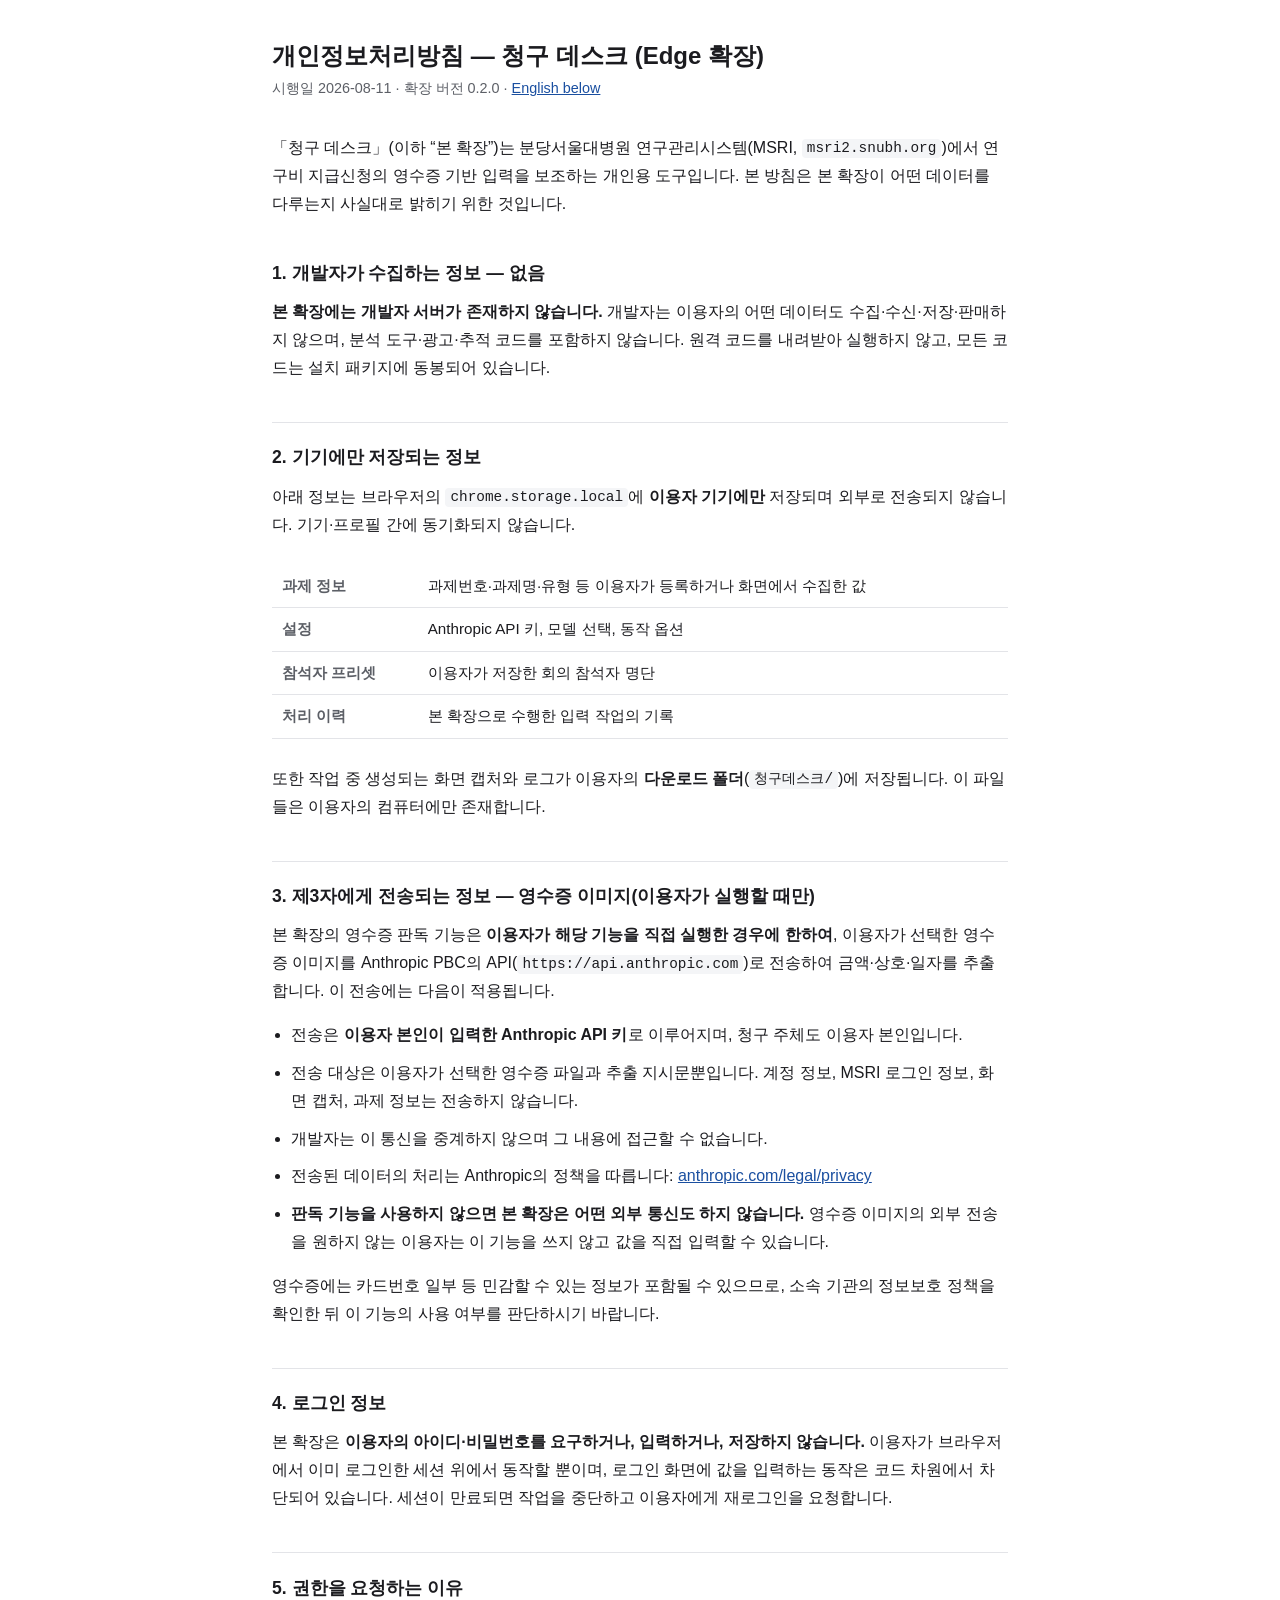
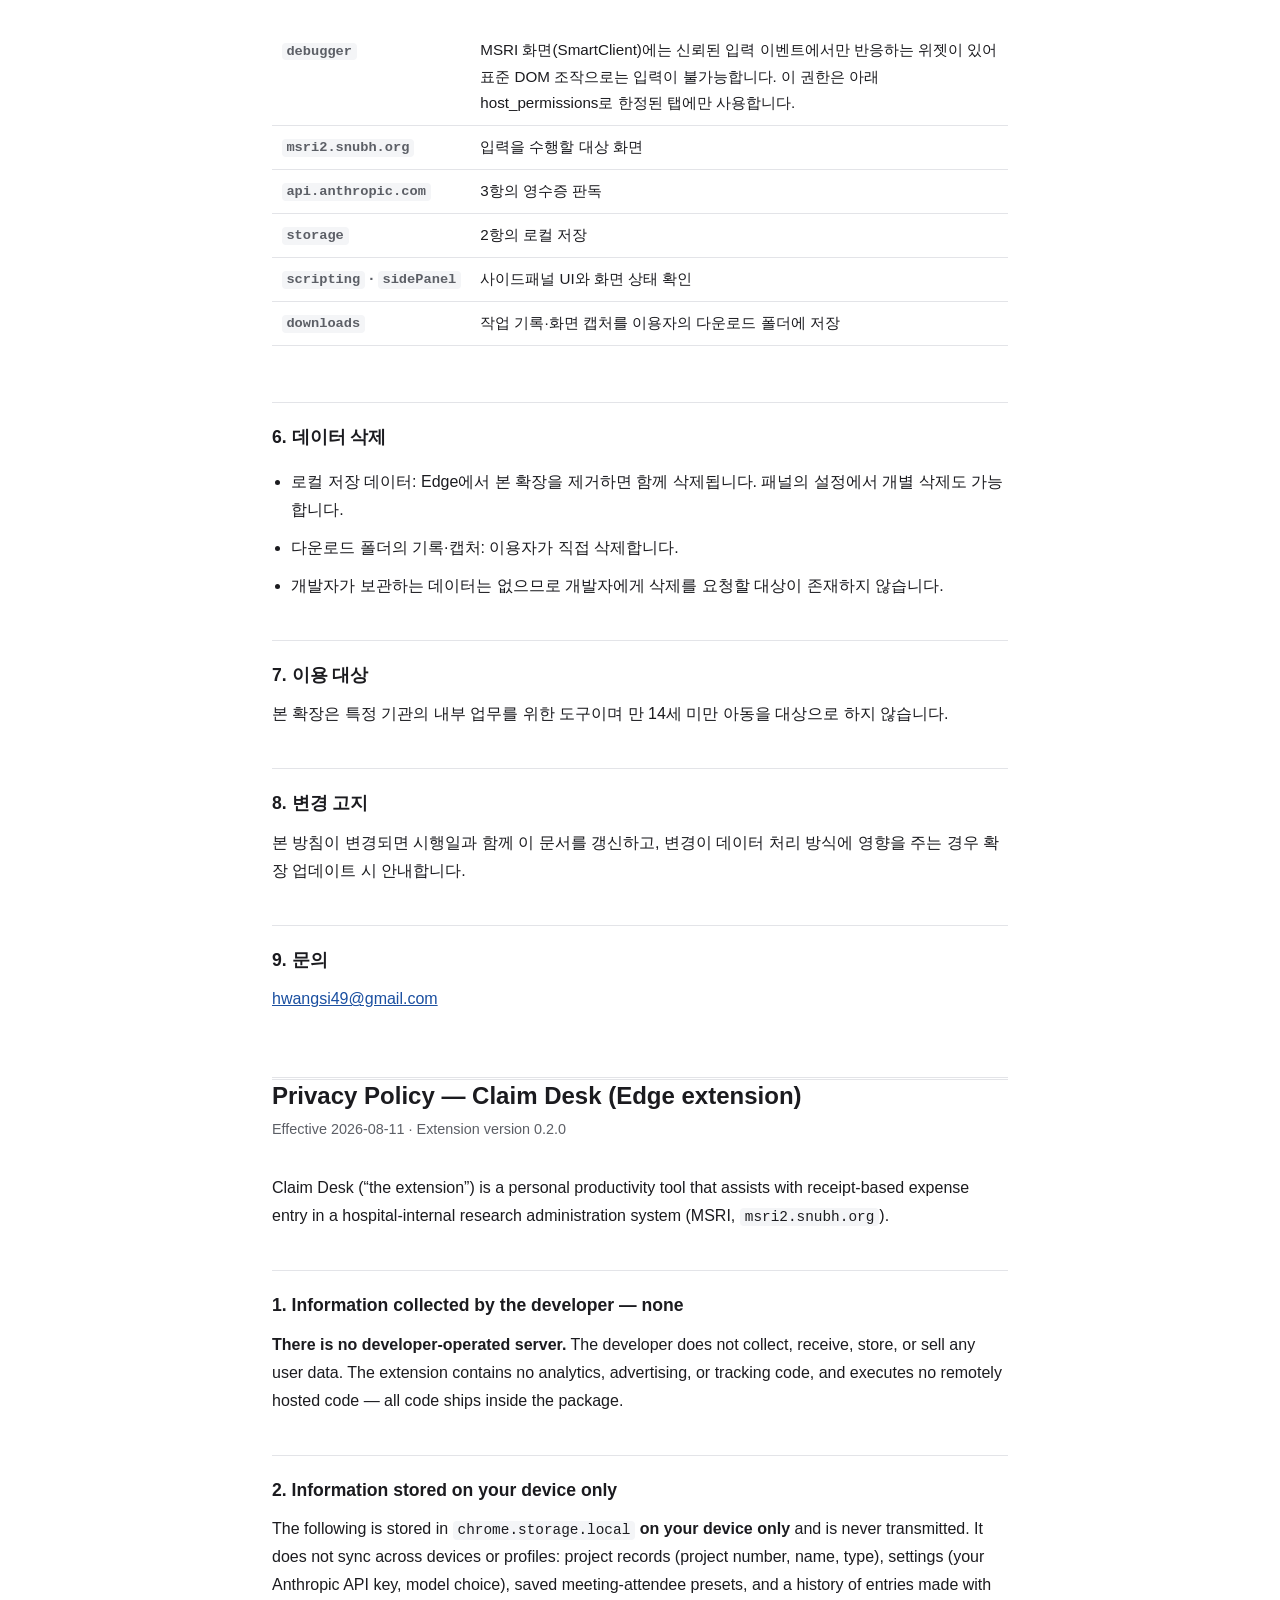
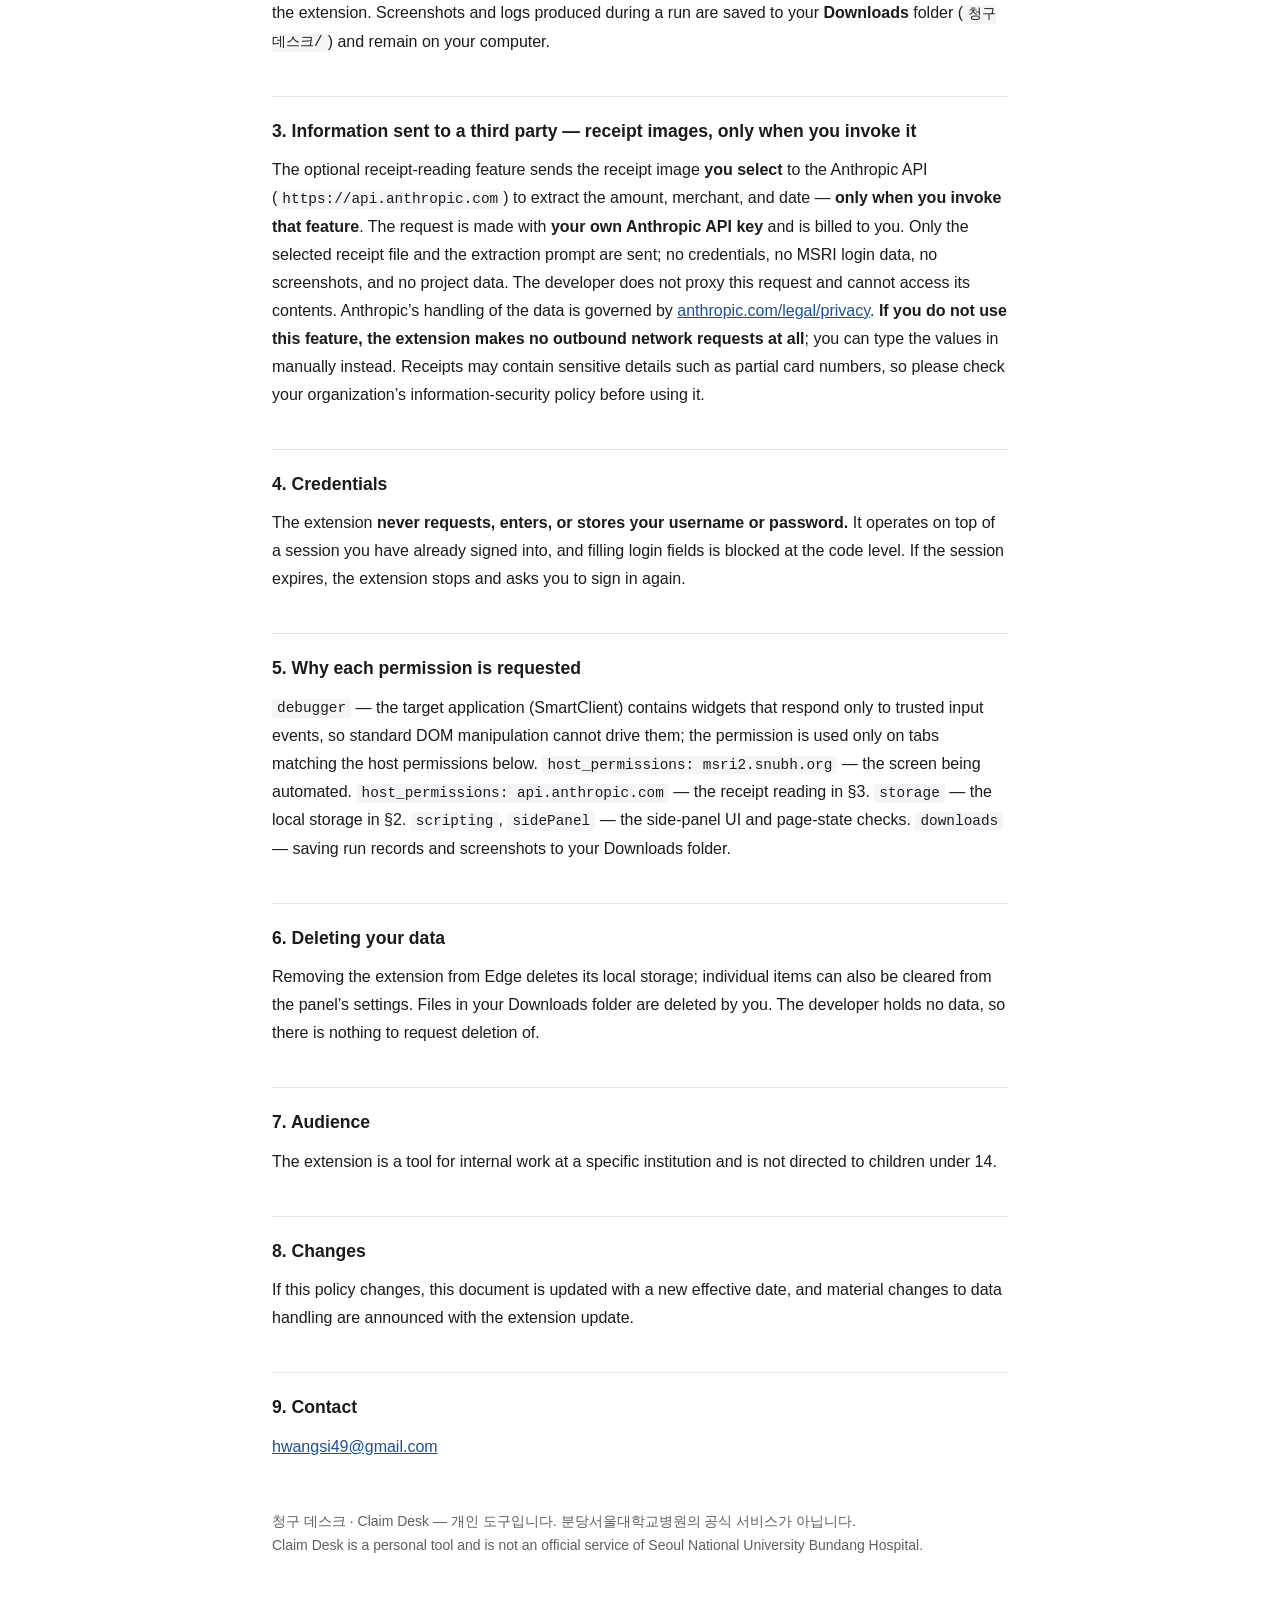
==== claim-desk/privacy/index.html @ 740ab286 "청구 데스크 확장 개인정보처리방침 페이지 추가 (한/영) Edge 추가 기능 스토어 제출에 개인정보처리방침 URL 이 요구된다. 자체 완결 정적 HTML — 외부 리소스 참조 없음" ====
<!doctype html>
<html lang="ko">
<head>
<meta charset="utf-8">
<meta name="viewport" content="width=device-width, initial-scale=1">
<title>개인정보처리방침 — 청구 데스크 (Edge 확장) / Privacy Policy — Claim Desk</title>
<meta name="description" content="청구 데스크 Edge 확장의 개인정보처리방침. Privacy policy for the Claim Desk browser extension.">
<style>
  :root {
    color-scheme: light dark;
    --bg: #ffffff;
    --fg: #1b1b1f;
    --muted: #5c5f66;
    --rule: #e3e4e8;
    --accent: #1a4fa0;
    --code-bg: #f4f5f7;
  }
  @media (prefers-color-scheme: dark) {
    :root {
      --bg: #16181c;
      --fg: #e6e7ea;
      --muted: #9ca1aa;
      --rule: #2c2f36;
      --accent: #8ab4f8;
      --code-bg: #22252b;
    }
  }
  * { box-sizing: border-box; }
  body {
    margin: 0;
    padding: 2.5rem 1.25rem 5rem;
    background: var(--bg);
    color: var(--fg);
    font-family: -apple-system, BlinkMacSystemFont, "Segoe UI", "Malgun Gothic",
                 "Apple SD Gothic Neo", "Noto Sans KR", sans-serif;
    line-height: 1.75;
    font-size: 16px;
  }
  main { max-width: 46rem; margin: 0 auto; }
  h1 { font-size: 1.5rem; line-height: 1.35; margin: 0 0 .25rem; }
  h2 { font-size: 1.1rem; margin: 2.5rem 0 .6rem; padding-top: 1.2rem; border-top: 1px solid var(--rule); }
  h2:first-of-type { border-top: 0; padding-top: 0; }
  .eyebrow { color: var(--muted); font-size: .9rem; margin: 0 0 2rem; }
  p, li { margin: .6rem 0; }
  ul { padding-left: 1.2rem; }
  a { color: var(--accent); }
  code { background: var(--code-bg); padding: .1em .35em; border-radius: 4px; font-size: .9em; }
  table { border-collapse: collapse; width: 100%; margin: 1rem 0; font-size: .95rem; }
  th, td { text-align: left; vertical-align: top; padding: .5rem .6rem; border-bottom: 1px solid var(--rule); }
  th { white-space: nowrap; color: var(--muted); font-weight: 600; }
  .wrap { overflow-x: auto; }
  .lang-sep { margin: 4rem 0 0; border: 0; border-top: 3px double var(--rule); }
  footer { margin-top: 3rem; color: var(--muted); font-size: .875rem; }
</style>
</head>
<body>
<main>

<h1>개인정보처리방침 — 청구 데스크 (Edge 확장)</h1>
<p class="eyebrow">시행일 2026-08-11 · 확장 버전 0.2.0 · <a href="#en">English below</a></p>

<p>「청구 데스크」(이하 “본 확장”)는 분당서울대병원 연구관리시스템(MSRI, <code>msri2.snubh.org</code>)에서
연구비 지급신청의 영수증 기반 입력을 보조하는 개인용 도구입니다. 본 방침은 본 확장이 어떤 데이터를
다루는지 사실대로 밝히기 위한 것입니다.</p>

<h2>1. 개발자가 수집하는 정보 — 없음</h2>
<p><strong>본 확장에는 개발자 서버가 존재하지 않습니다.</strong> 개발자는 이용자의 어떤 데이터도
수집·수신·저장·판매하지 않으며, 분석 도구·광고·추적 코드를 포함하지 않습니다. 원격 코드를 내려받아
실행하지 않고, 모든 코드는 설치 패키지에 동봉되어 있습니다.</p>

<h2>2. 기기에만 저장되는 정보</h2>
<p>아래 정보는 브라우저의 <code>chrome.storage.local</code>에 <strong>이용자 기기에만</strong> 저장되며
외부로 전송되지 않습니다. 기기·프로필 간에 동기화되지 않습니다.</p>
<div class="wrap">
<table>
  <tr><th>과제 정보</th><td>과제번호·과제명·유형 등 이용자가 등록하거나 화면에서 수집한 값</td></tr>
  <tr><th>설정</th><td>Anthropic API 키, 모델 선택, 동작 옵션</td></tr>
  <tr><th>참석자 프리셋</th><td>이용자가 저장한 회의 참석자 명단</td></tr>
  <tr><th>처리 이력</th><td>본 확장으로 수행한 입력 작업의 기록</td></tr>
</table>
</div>
<p>또한 작업 중 생성되는 화면 캡처와 로그가 이용자의 <strong>다운로드 폴더</strong>(<code>청구데스크/</code>)에
저장됩니다. 이 파일들은 이용자의 컴퓨터에만 존재합니다.</p>

<h2>3. 제3자에게 전송되는 정보 — 영수증 이미지(이용자가 실행할 때만)</h2>
<p>본 확장의 영수증 판독 기능은 <strong>이용자가 해당 기능을 직접 실행한 경우에 한하여</strong>, 이용자가
선택한 영수증 이미지를 Anthropic PBC의 API(<code>https://api.anthropic.com</code>)로 전송하여 금액·상호·일자를
추출합니다. 이 전송에는 다음이 적용됩니다.</p>
<ul>
  <li>전송은 <strong>이용자 본인이 입력한 Anthropic API 키</strong>로 이루어지며, 청구 주체도 이용자 본인입니다.</li>
  <li>전송 대상은 이용자가 선택한 영수증 파일과 추출 지시문뿐입니다. 계정 정보, MSRI 로그인 정보,
      화면 캡처, 과제 정보는 전송하지 않습니다.</li>
  <li>개발자는 이 통신을 중계하지 않으며 그 내용에 접근할 수 없습니다.</li>
  <li>전송된 데이터의 처리는 Anthropic의 정책을 따릅니다:
      <a href="https://www.anthropic.com/legal/privacy">anthropic.com/legal/privacy</a></li>
  <li><strong>판독 기능을 사용하지 않으면 본 확장은 어떤 외부 통신도 하지 않습니다.</strong> 영수증 이미지의
      외부 전송을 원하지 않는 이용자는 이 기능을 쓰지 않고 값을 직접 입력할 수 있습니다.</li>
</ul>
<p>영수증에는 카드번호 일부 등 민감할 수 있는 정보가 포함될 수 있으므로, 소속 기관의 정보보호 정책을
확인한 뒤 이 기능의 사용 여부를 판단하시기 바랍니다.</p>

<h2>4. 로그인 정보</h2>
<p>본 확장은 <strong>이용자의 아이디·비밀번호를 요구하거나, 입력하거나, 저장하지 않습니다.</strong> 이용자가
브라우저에서 이미 로그인한 세션 위에서 동작할 뿐이며, 로그인 화면에 값을 입력하는 동작은 코드 차원에서
차단되어 있습니다. 세션이 만료되면 작업을 중단하고 이용자에게 재로그인을 요청합니다.</p>

<h2>5. 권한을 요청하는 이유</h2>
<div class="wrap">
<table>
  <tr><th><code>debugger</code></th><td>MSRI 화면(SmartClient)에는 신뢰된 입력 이벤트에서만 반응하는 위젯이 있어
      표준 DOM 조작으로는 입력이 불가능합니다. 이 권한은 아래 host_permissions로 한정된 탭에만 사용합니다.</td></tr>
  <tr><th><code>msri2.snubh.org</code></th><td>입력을 수행할 대상 화면</td></tr>
  <tr><th><code>api.anthropic.com</code></th><td>3항의 영수증 판독</td></tr>
  <tr><th><code>storage</code></th><td>2항의 로컬 저장</td></tr>
  <tr><th><code>scripting</code> · <code>sidePanel</code></th><td>사이드패널 UI와 화면 상태 확인</td></tr>
  <tr><th><code>downloads</code></th><td>작업 기록·화면 캡처를 이용자의 다운로드 폴더에 저장</td></tr>
</table>
</div>

<h2>6. 데이터 삭제</h2>
<ul>
  <li>로컬 저장 데이터: Edge에서 본 확장을 제거하면 함께 삭제됩니다. 패널의 설정에서 개별 삭제도 가능합니다.</li>
  <li>다운로드 폴더의 기록·캡처: 이용자가 직접 삭제합니다.</li>
  <li>개발자가 보관하는 데이터는 없으므로 개발자에게 삭제를 요청할 대상이 존재하지 않습니다.</li>
</ul>

<h2>7. 이용 대상</h2>
<p>본 확장은 특정 기관의 내부 업무를 위한 도구이며 만 14세 미만 아동을 대상으로 하지 않습니다.</p>

<h2>8. 변경 고지</h2>
<p>본 방침이 변경되면 시행일과 함께 이 문서를 갱신하고, 변경이 데이터 처리 방식에 영향을 주는 경우
확장 업데이트 시 안내합니다.</p>

<h2>9. 문의</h2>
<p><a href="mailto:hwangsi49@gmail.com">hwangsi49@gmail.com</a></p>

<hr class="lang-sep" id="en">

<h1>Privacy Policy — Claim Desk (Edge extension)</h1>
<p class="eyebrow">Effective 2026-08-11 · Extension version 0.2.0</p>

<p>Claim Desk (“the extension”) is a personal productivity tool that assists with receipt-based expense
entry in a hospital-internal research administration system (MSRI, <code>msri2.snubh.org</code>).</p>

<h2>1. Information collected by the developer — none</h2>
<p><strong>There is no developer-operated server.</strong> The developer does not collect, receive, store,
or sell any user data. The extension contains no analytics, advertising, or tracking code, and executes no
remotely hosted code — all code ships inside the package.</p>

<h2>2. Information stored on your device only</h2>
<p>The following is stored in <code>chrome.storage.local</code> <strong>on your device only</strong> and is
never transmitted. It does not sync across devices or profiles: project records (project number, name,
type), settings (your Anthropic API key, model choice), saved meeting-attendee presets, and a history of
entries made with the extension. Screenshots and logs produced during a run are saved to your
<strong>Downloads</strong> folder (<code>청구데스크/</code>) and remain on your computer.</p>

<h2>3. Information sent to a third party — receipt images, only when you invoke it</h2>
<p>The optional receipt-reading feature sends the receipt image <strong>you select</strong> to the Anthropic
API (<code>https://api.anthropic.com</code>) to extract the amount, merchant, and date — <strong>only when you
invoke that feature</strong>. The request is made with <strong>your own Anthropic API key</strong> and is
billed to you. Only the selected receipt file and the extraction prompt are sent; no credentials, no MSRI
login data, no screenshots, and no project data. The developer does not proxy this request and cannot access
its contents. Anthropic’s handling of the data is governed by
<a href="https://www.anthropic.com/legal/privacy">anthropic.com/legal/privacy</a>.
<strong>If you do not use this feature, the extension makes no outbound network requests at all</strong>; you
can type the values in manually instead. Receipts may contain sensitive details such as partial card numbers,
so please check your organization’s information-security policy before using it.</p>

<h2>4. Credentials</h2>
<p>The extension <strong>never requests, enters, or stores your username or password.</strong> It operates on
top of a session you have already signed into, and filling login fields is blocked at the code level. If the
session expires, the extension stops and asks you to sign in again.</p>

<h2>5. Why each permission is requested</h2>
<p><code>debugger</code> — the target application (SmartClient) contains widgets that respond only to trusted
input events, so standard DOM manipulation cannot drive them; the permission is used only on tabs matching the
host permissions below. <code>host_permissions: msri2.snubh.org</code> — the screen being automated.
<code>host_permissions: api.anthropic.com</code> — the receipt reading in §3. <code>storage</code> — the local
storage in §2. <code>scripting</code>, <code>sidePanel</code> — the side-panel UI and page-state checks.
<code>downloads</code> — saving run records and screenshots to your Downloads folder.</p>

<h2>6. Deleting your data</h2>
<p>Removing the extension from Edge deletes its local storage; individual items can also be cleared from the
panel’s settings. Files in your Downloads folder are deleted by you. The developer holds no data, so there is
nothing to request deletion of.</p>

<h2>7. Audience</h2>
<p>The extension is a tool for internal work at a specific institution and is not directed to children under 14.</p>

<h2>8. Changes</h2>
<p>If this policy changes, this document is updated with a new effective date, and material changes to data
handling are announced with the extension update.</p>

<h2>9. Contact</h2>
<p><a href="mailto:hwangsi49@gmail.com">hwangsi49@gmail.com</a></p>

<footer>청구 데스크 · Claim Desk — 개인 도구입니다. 분당서울대학교병원의 공식 서비스가 아닙니다.<br>
Claim Desk is a personal tool and is not an official service of Seoul National University Bundang Hospital.</footer>

</main>
</body>
</html>
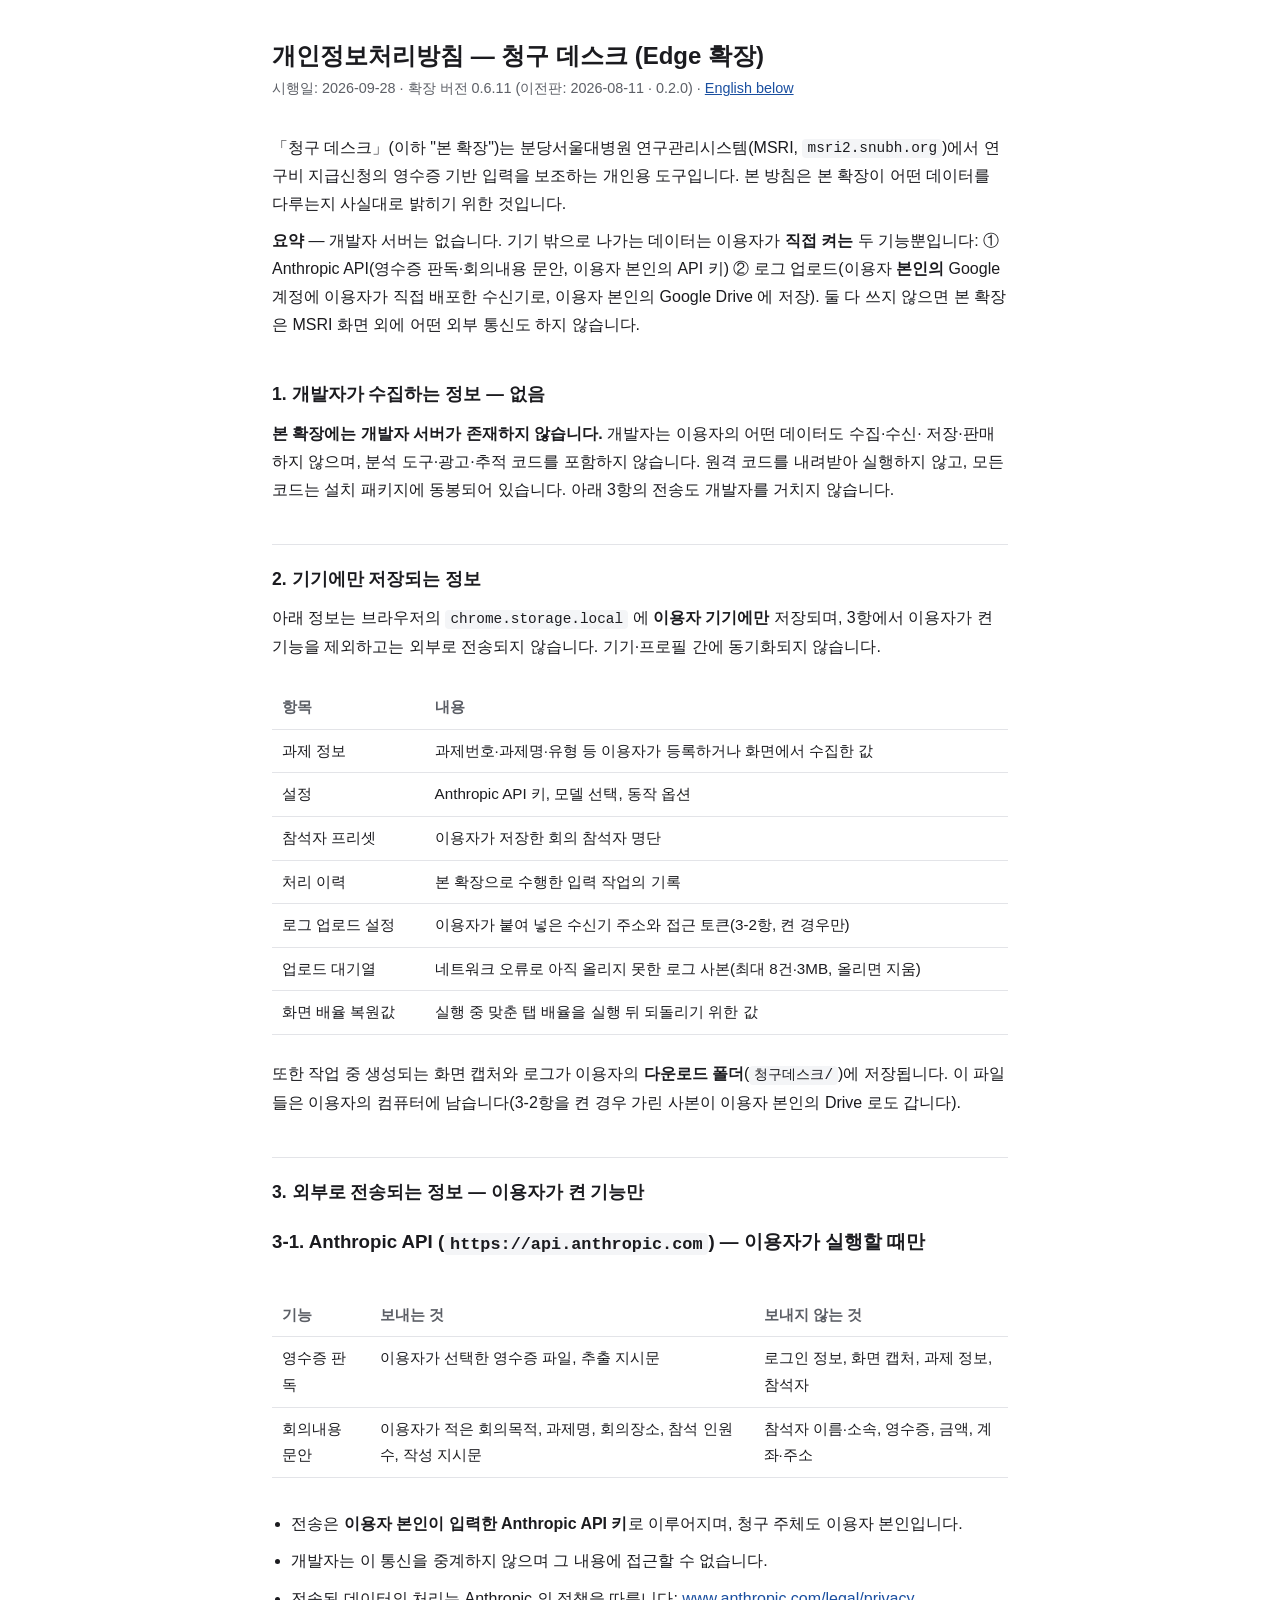
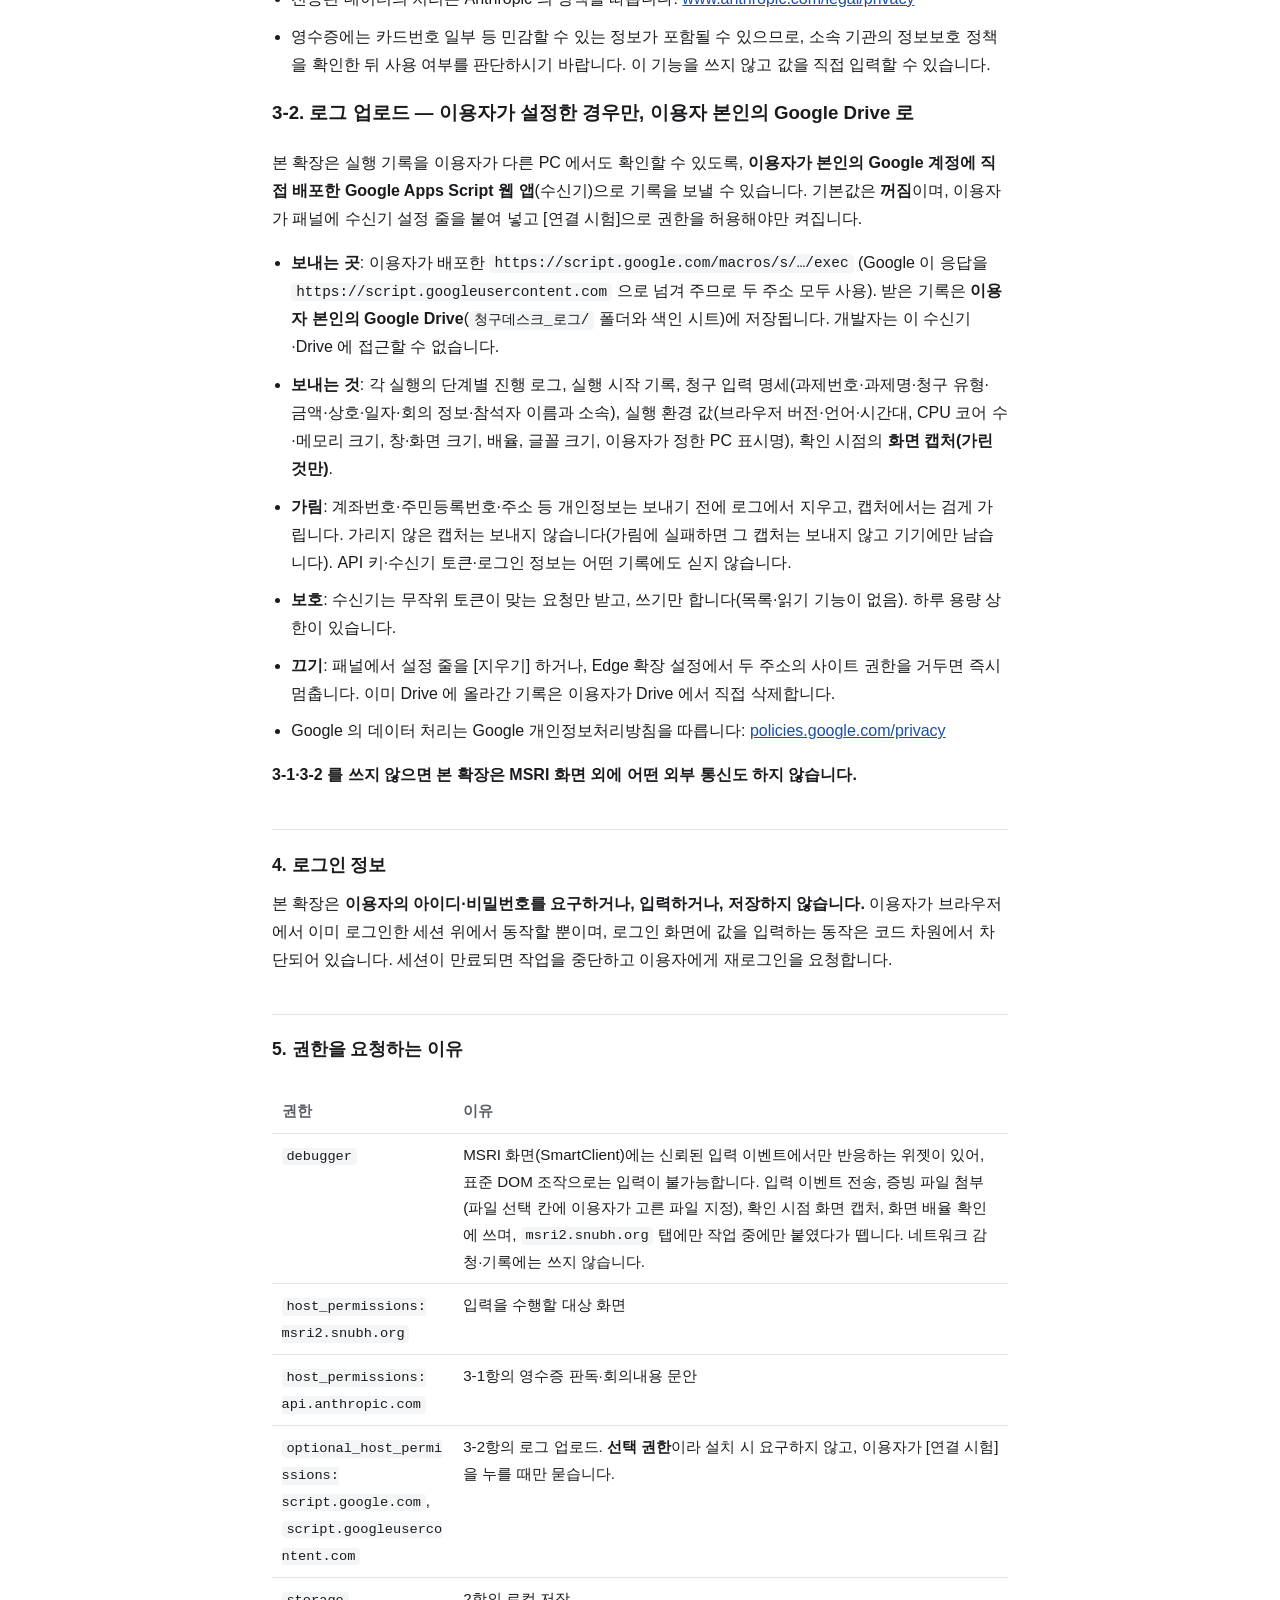
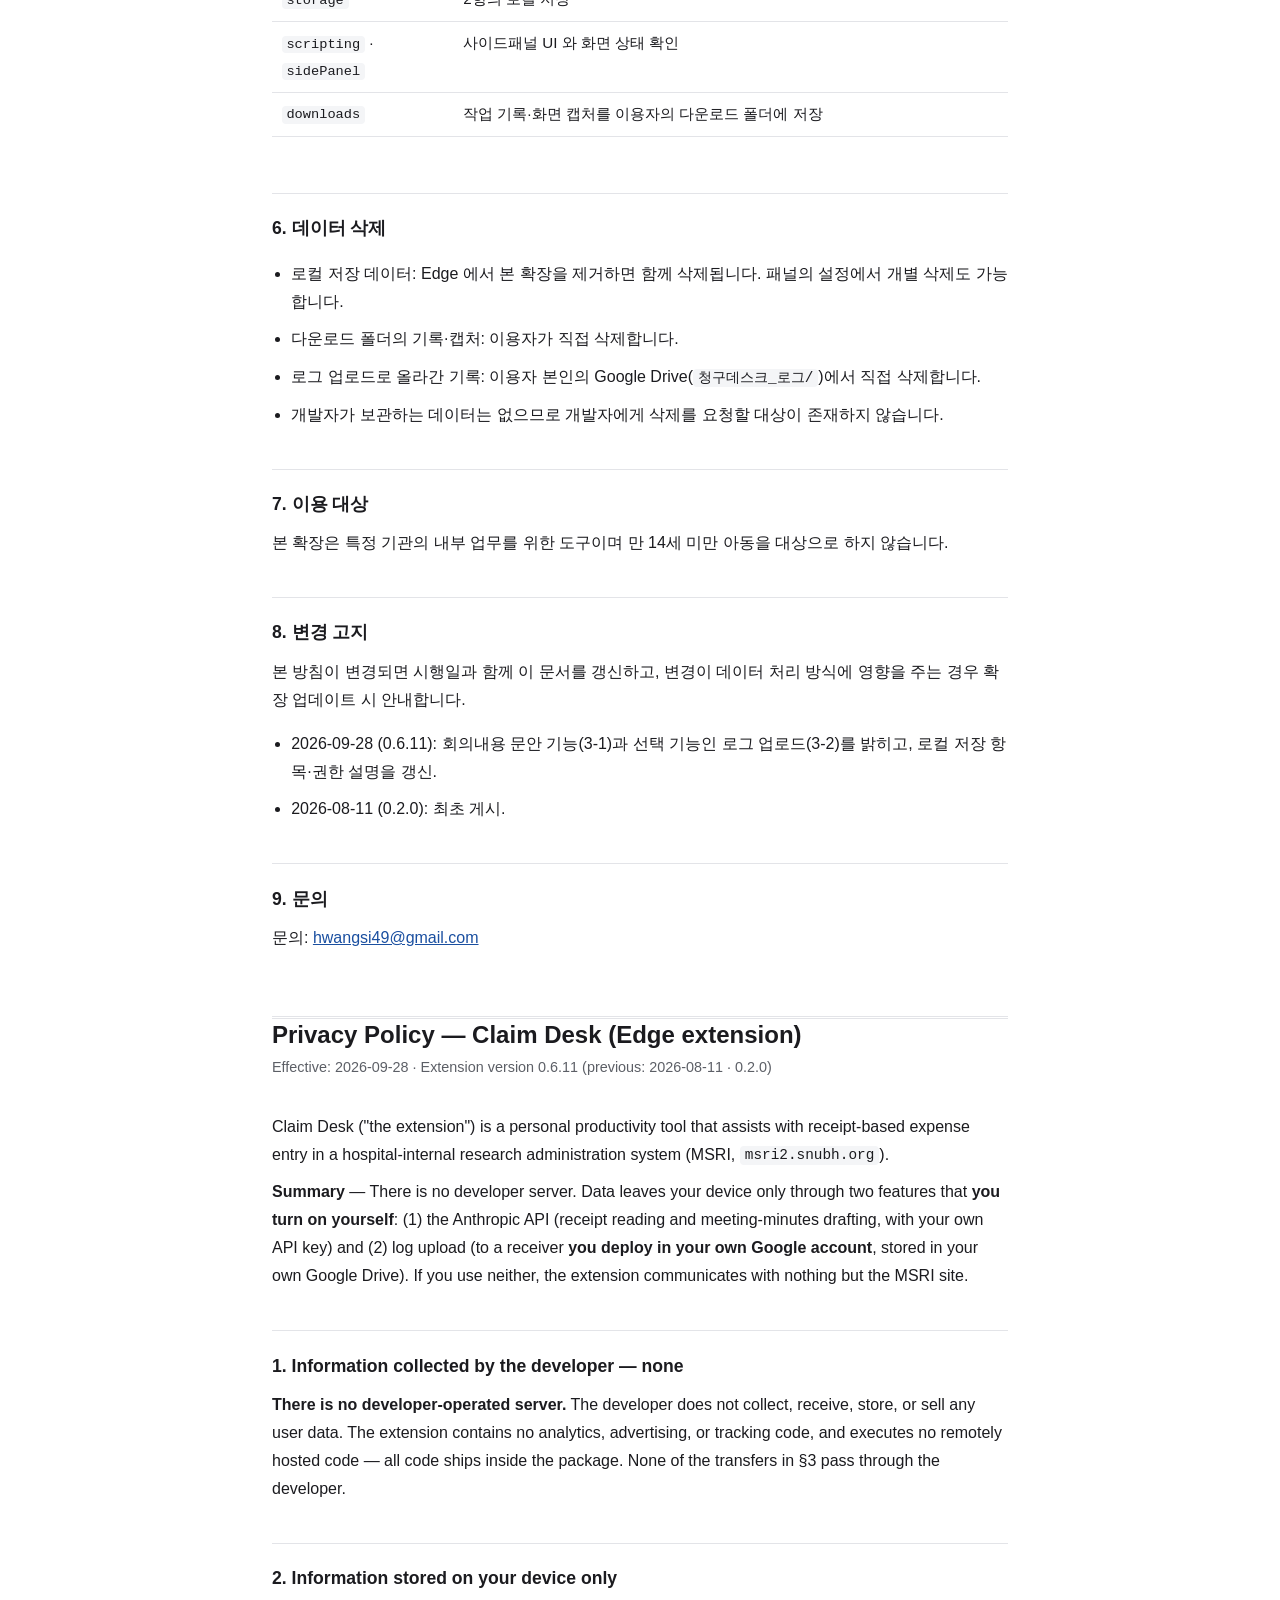
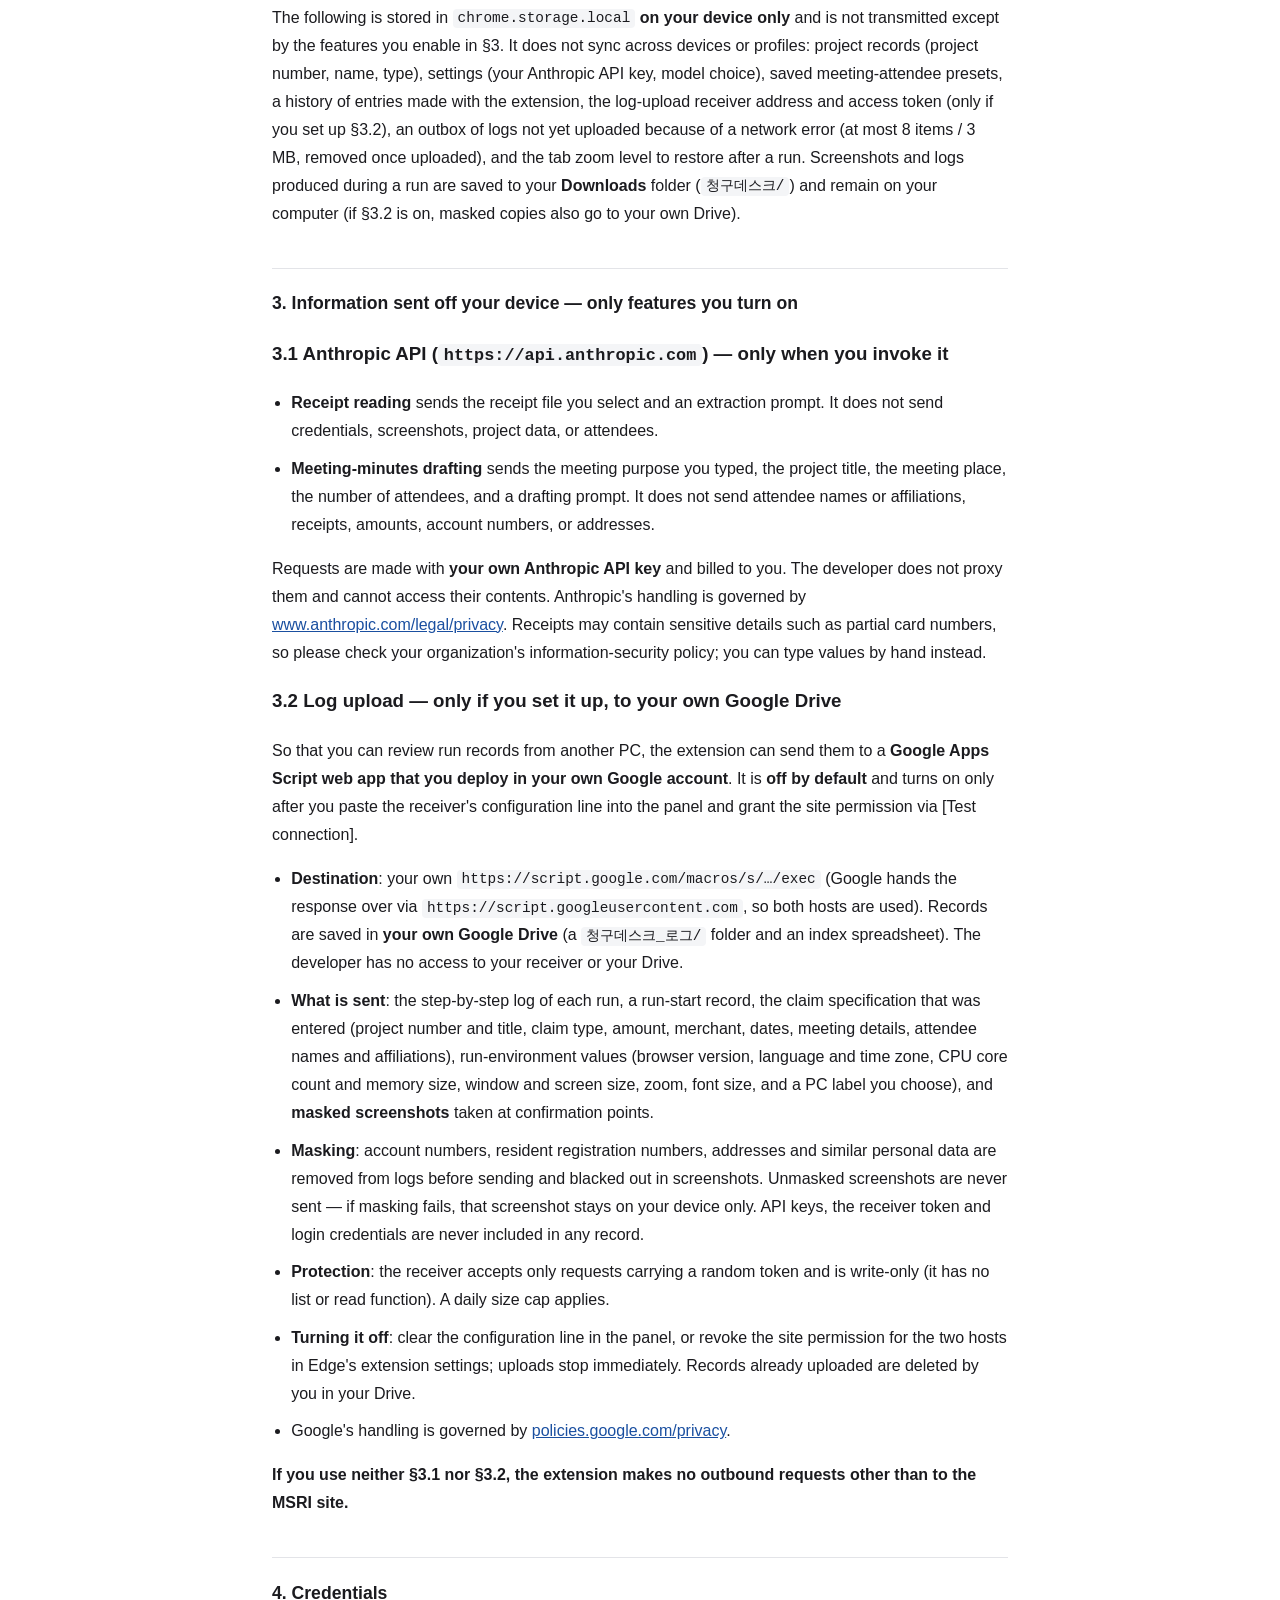
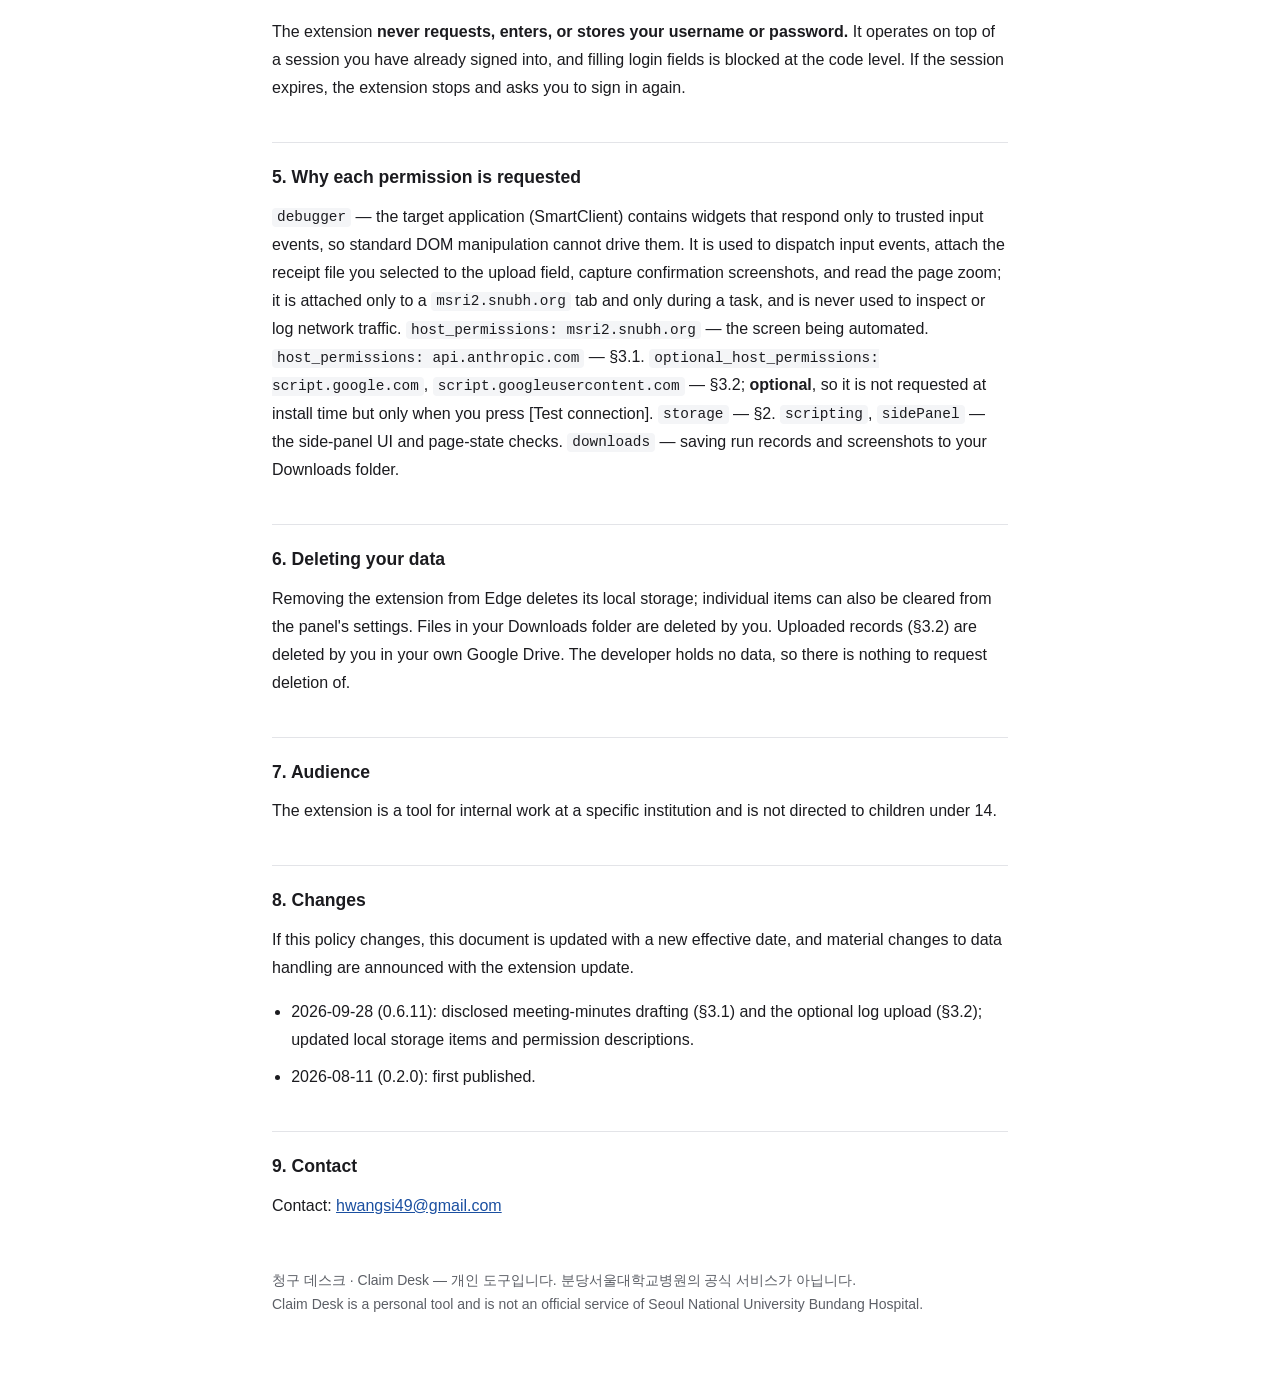
==== commit c21ed875: "청구 데스크 개인정보처리방침 0.6.11 — 회의내용 문안(Anthropic)·선택 기능 로그 업로드(본인 Google Drive) 고지 Co-Authored-By: Claude " ====
--- a/claim-desk/privacy/index.html
+++ b/claim-desk/privacy/index.html
@@ -45,6 +45,7 @@
   ul { padding-left: 1.2rem; }
   a { color: var(--accent); }
   code { background: var(--code-bg); padding: .1em .35em; border-radius: 4px; font-size: .9em; }
+  main { overflow-wrap: anywhere; }
   table { border-collapse: collapse; width: 100%; margin: 1rem 0; font-size: .95rem; }
   th, td { text-align: left; vertical-align: top; padding: .5rem .6rem; border-bottom: 1px solid var(--rule); }
   th { white-space: nowrap; color: var(--muted); font-weight: 600; }
@@ -57,142 +58,187 @@
 <main>
 
 <h1>개인정보처리방침 — 청구 데스크 (Edge 확장)</h1>
-<p class="eyebrow">시행일 2026-08-11 · 확장 버전 0.2.0 · <a href="#en">English below</a></p>
-
-<p>「청구 데스크」(이하 “본 확장”)는 분당서울대병원 연구관리시스템(MSRI, <code>msri2.snubh.org</code>)에서
-연구비 지급신청의 영수증 기반 입력을 보조하는 개인용 도구입니다. 본 방침은 본 확장이 어떤 데이터를
-다루는지 사실대로 밝히기 위한 것입니다.</p>
+
+<p class="eyebrow">시행일: 2026-09-28 · 확장 버전 0.6.11 (이전판: 2026-08-11 · 0.2.0) · <a href="#en">English below</a></p>
+
+<p>「청구 데스크」(이하 "본 확장")는 분당서울대병원 연구관리시스템(MSRI, <code>msri2.snubh.org</code>)에서 연구비 지급신청의 영수증 기반 입력을 보조하는 개인용 도구입니다. 본 방침은 본 확장이 어떤 데이터를 다루는지 사실대로 밝히기 위한 것입니다.</p>
+
+<p><strong>요약</strong> — 개발자 서버는 없습니다. 기기 밖으로 나가는 데이터는 이용자가 <strong>직접 켜는</strong> 두 기능뿐입니다: ① Anthropic API(영수증 판독·회의내용 문안, 이용자 본인의 API 키) ② 로그 업로드(이용자 <strong>본인의</strong> Google 계정에 이용자가 직접 배포한 수신기로, 이용자 본인의 Google Drive 에 저장). 둘 다 쓰지 않으면 본 확장은 MSRI 화면 외에 어떤 외부 통신도 하지 않습니다.</p>
 
 <h2>1. 개발자가 수집하는 정보 — 없음</h2>
-<p><strong>본 확장에는 개발자 서버가 존재하지 않습니다.</strong> 개발자는 이용자의 어떤 데이터도
-수집·수신·저장·판매하지 않으며, 분석 도구·광고·추적 코드를 포함하지 않습니다. 원격 코드를 내려받아
-실행하지 않고, 모든 코드는 설치 패키지에 동봉되어 있습니다.</p>
+
+<p><strong>본 확장에는 개발자 서버가 존재하지 않습니다.</strong> 개발자는 이용자의 어떤 데이터도 수집·수신· 저장·판매하지 않으며, 분석 도구·광고·추적 코드를 포함하지 않습니다. 원격 코드를 내려받아 실행하지 않고, 모든 코드는 설치 패키지에 동봉되어 있습니다. 아래 3항의 전송도 개발자를 거치지 않습니다.</p>
 
 <h2>2. 기기에만 저장되는 정보</h2>
-<p>아래 정보는 브라우저의 <code>chrome.storage.local</code>에 <strong>이용자 기기에만</strong> 저장되며
-외부로 전송되지 않습니다. 기기·프로필 간에 동기화되지 않습니다.</p>
+
+<p>아래 정보는 브라우저의 <code>chrome.storage.local</code> 에 <strong>이용자 기기에만</strong> 저장되며, 3항에서 이용자가 켠 기능을 제외하고는 외부로 전송되지 않습니다. 기기·프로필 간에 동기화되지 않습니다.</p>
+
 <div class="wrap">
 <table>
-  <tr><th>과제 정보</th><td>과제번호·과제명·유형 등 이용자가 등록하거나 화면에서 수집한 값</td></tr>
-  <tr><th>설정</th><td>Anthropic API 키, 모델 선택, 동작 옵션</td></tr>
-  <tr><th>참석자 프리셋</th><td>이용자가 저장한 회의 참석자 명단</td></tr>
-  <tr><th>처리 이력</th><td>본 확장으로 수행한 입력 작업의 기록</td></tr>
+  <tr><th>항목</th><th>내용</th></tr>
+  <tr><td>과제 정보</td><td>과제번호·과제명·유형 등 이용자가 등록하거나 화면에서 수집한 값</td></tr>
+  <tr><td>설정</td><td>Anthropic API 키, 모델 선택, 동작 옵션</td></tr>
+  <tr><td>참석자 프리셋</td><td>이용자가 저장한 회의 참석자 명단</td></tr>
+  <tr><td>처리 이력</td><td>본 확장으로 수행한 입력 작업의 기록</td></tr>
+  <tr><td>로그 업로드 설정</td><td>이용자가 붙여 넣은 수신기 주소와 접근 토큰(3-2항, 켠 경우만)</td></tr>
+  <tr><td>업로드 대기열</td><td>네트워크 오류로 아직 올리지 못한 로그 사본(최대 8건·3MB, 올리면 지움)</td></tr>
+  <tr><td>화면 배율 복원값</td><td>실행 중 맞춘 탭 배율을 실행 뒤 되돌리기 위한 값</td></tr>
 </table>
 </div>
-<p>또한 작업 중 생성되는 화면 캡처와 로그가 이용자의 <strong>다운로드 폴더</strong>(<code>청구데스크/</code>)에
-저장됩니다. 이 파일들은 이용자의 컴퓨터에만 존재합니다.</p>
-
-<h2>3. 제3자에게 전송되는 정보 — 영수증 이미지(이용자가 실행할 때만)</h2>
-<p>본 확장의 영수증 판독 기능은 <strong>이용자가 해당 기능을 직접 실행한 경우에 한하여</strong>, 이용자가
-선택한 영수증 이미지를 Anthropic PBC의 API(<code>https://api.anthropic.com</code>)로 전송하여 금액·상호·일자를
-추출합니다. 이 전송에는 다음이 적용됩니다.</p>
-<ul>
-  <li>전송은 <strong>이용자 본인이 입력한 Anthropic API 키</strong>로 이루어지며, 청구 주체도 이용자 본인입니다.</li>
-  <li>전송 대상은 이용자가 선택한 영수증 파일과 추출 지시문뿐입니다. 계정 정보, MSRI 로그인 정보,
-      화면 캡처, 과제 정보는 전송하지 않습니다.</li>
-  <li>개발자는 이 통신을 중계하지 않으며 그 내용에 접근할 수 없습니다.</li>
-  <li>전송된 데이터의 처리는 Anthropic의 정책을 따릅니다:
-      <a href="https://www.anthropic.com/legal/privacy">anthropic.com/legal/privacy</a></li>
-  <li><strong>판독 기능을 사용하지 않으면 본 확장은 어떤 외부 통신도 하지 않습니다.</strong> 영수증 이미지의
-      외부 전송을 원하지 않는 이용자는 이 기능을 쓰지 않고 값을 직접 입력할 수 있습니다.</li>
-</ul>
-<p>영수증에는 카드번호 일부 등 민감할 수 있는 정보가 포함될 수 있으므로, 소속 기관의 정보보호 정책을
-확인한 뒤 이 기능의 사용 여부를 판단하시기 바랍니다.</p>
-
-<h2>4. 로그인 정보</h2>
-<p>본 확장은 <strong>이용자의 아이디·비밀번호를 요구하거나, 입력하거나, 저장하지 않습니다.</strong> 이용자가
-브라우저에서 이미 로그인한 세션 위에서 동작할 뿐이며, 로그인 화면에 값을 입력하는 동작은 코드 차원에서
-차단되어 있습니다. 세션이 만료되면 작업을 중단하고 이용자에게 재로그인을 요청합니다.</p>
-
-<h2>5. 권한을 요청하는 이유</h2>
+
+<p>또한 작업 중 생성되는 화면 캡처와 로그가 이용자의 <strong>다운로드 폴더</strong>(<code>청구데스크/</code>)에 저장됩니다. 이 파일들은 이용자의 컴퓨터에 남습니다(3-2항을 켠 경우 가린 사본이 이용자 본인의 Drive 로도 갑니다).</p>
+
+<h2>3. 외부로 전송되는 정보 — 이용자가 켠 기능만</h2>
+
+<h3>3-1. Anthropic API (<code>https://api.anthropic.com</code>) — 이용자가 실행할 때만</h3>
+
 <div class="wrap">
 <table>
-  <tr><th><code>debugger</code></th><td>MSRI 화면(SmartClient)에는 신뢰된 입력 이벤트에서만 반응하는 위젯이 있어
-      표준 DOM 조작으로는 입력이 불가능합니다. 이 권한은 아래 host_permissions로 한정된 탭에만 사용합니다.</td></tr>
-  <tr><th><code>msri2.snubh.org</code></th><td>입력을 수행할 대상 화면</td></tr>
-  <tr><th><code>api.anthropic.com</code></th><td>3항의 영수증 판독</td></tr>
-  <tr><th><code>storage</code></th><td>2항의 로컬 저장</td></tr>
-  <tr><th><code>scripting</code> · <code>sidePanel</code></th><td>사이드패널 UI와 화면 상태 확인</td></tr>
-  <tr><th><code>downloads</code></th><td>작업 기록·화면 캡처를 이용자의 다운로드 폴더에 저장</td></tr>
+  <tr><th>기능</th><th>보내는 것</th><th>보내지 않는 것</th></tr>
+  <tr><td>영수증 판독</td><td>이용자가 선택한 영수증 파일, 추출 지시문</td><td>로그인 정보, 화면 캡처, 과제 정보, 참석자</td></tr>
+  <tr><td>회의내용 문안</td><td>이용자가 적은 회의목적, 과제명, 회의장소, 참석 인원 수, 작성 지시문</td><td>참석자 이름·소속, 영수증, 금액, 계좌·주소</td></tr>
 </table>
 </div>
 
+<ul>
+  <li>전송은 <strong>이용자 본인이 입력한 Anthropic API 키</strong>로 이루어지며, 청구 주체도 이용자 본인입니다.</li>
+  <li>개발자는 이 통신을 중계하지 않으며 그 내용에 접근할 수 없습니다.</li>
+  <li>전송된 데이터의 처리는 Anthropic 의 정책을 따릅니다: <a href="https://www.anthropic.com/legal/privacy">www.anthropic.com/legal/privacy</a></li>
+  <li>영수증에는 카드번호 일부 등 민감할 수 있는 정보가 포함될 수 있으므로, 소속 기관의 정보보호 정책을 확인한 뒤 사용 여부를 판단하시기 바랍니다. 이 기능을 쓰지 않고 값을 직접 입력할 수 있습니다.</li>
+</ul>
+
+<h3>3-2. 로그 업로드 — 이용자가 설정한 경우만, 이용자 본인의 Google Drive 로</h3>
+
+<p>본 확장은 실행 기록을 이용자가 다른 PC 에서도 확인할 수 있도록, <strong>이용자가 본인의 Google 계정에 직접 배포한 Google Apps Script 웹 앱</strong>(수신기)으로 기록을 보낼 수 있습니다. 기본값은 <strong>꺼짐</strong>이며, 이용자가 패널에 수신기 설정 줄을 붙여 넣고 [연결 시험]으로 권한을 허용해야만 켜집니다.</p>
+
+<ul>
+  <li><strong>보내는 곳</strong>: 이용자가 배포한 <code>https://script.google.com/macros/s/…/exec</code> (Google 이 응답을 <code>https://script.googleusercontent.com</code> 으로 넘겨 주므로 두 주소 모두 사용). 받은 기록은 <strong>이용자 본인의 Google Drive</strong>(<code>청구데스크_로그/</code> 폴더와 색인 시트)에 저장됩니다. 개발자는 이 수신기·Drive 에 접근할 수 없습니다.</li>
+  <li><strong>보내는 것</strong>: 각 실행의 단계별 진행 로그, 실행 시작 기록, 청구 입력 명세(과제번호·과제명·청구 유형· 금액·상호·일자·회의 정보·참석자 이름과 소속), 실행 환경 값(브라우저 버전·언어·시간대, CPU 코어 수·메모리 크기, 창·화면 크기, 배율, 글꼴 크기, 이용자가 정한 PC 표시명), 확인 시점의 <strong>화면 캡처(가린 것만)</strong>.</li>
+  <li><strong>가림</strong>: 계좌번호·주민등록번호·주소 등 개인정보는 보내기 전에 로그에서 지우고, 캡처에서는 검게 가립니다. 가리지 않은 캡처는 보내지 않습니다(가림에 실패하면 그 캡처는 보내지 않고 기기에만 남습니다). API 키·수신기 토큰·로그인 정보는 어떤 기록에도 싣지 않습니다.</li>
+  <li><strong>보호</strong>: 수신기는 무작위 토큰이 맞는 요청만 받고, 쓰기만 합니다(목록·읽기 기능이 없음). 하루 용량 상한이 있습니다.</li>
+  <li><strong>끄기</strong>: 패널에서 설정 줄을 [지우기] 하거나, Edge 확장 설정에서 두 주소의 사이트 권한을 거두면 즉시 멈춥니다. 이미 Drive 에 올라간 기록은 이용자가 Drive 에서 직접 삭제합니다.</li>
+  <li>Google 의 데이터 처리는 Google 개인정보처리방침을 따릅니다: <a href="https://policies.google.com/privacy">policies.google.com/privacy</a></li>
+</ul>
+
+<p><strong>3-1·3-2 를 쓰지 않으면 본 확장은 MSRI 화면 외에 어떤 외부 통신도 하지 않습니다.</strong></p>
+
+<h2>4. 로그인 정보</h2>
+
+<p>본 확장은 <strong>이용자의 아이디·비밀번호를 요구하거나, 입력하거나, 저장하지 않습니다.</strong> 이용자가 브라우저에서 이미 로그인한 세션 위에서 동작할 뿐이며, 로그인 화면에 값을 입력하는 동작은 코드 차원에서 차단되어 있습니다. 세션이 만료되면 작업을 중단하고 이용자에게 재로그인을 요청합니다.</p>
+
+<h2>5. 권한을 요청하는 이유</h2>
+
+<div class="wrap">
+<table>
+  <tr><th>권한</th><th>이유</th></tr>
+  <tr><td><code>debugger</code></td><td>MSRI 화면(SmartClient)에는 신뢰된 입력 이벤트에서만 반응하는 위젯이 있어, 표준 DOM 조작으로는 입력이 불가능합니다. 입력 이벤트 전송, 증빙 파일 첨부(파일 선택 칸에 이용자가 고른 파일 지정), 확인 시점 화면 캡처, 화면 배율 확인에 쓰며, <code>msri2.snubh.org</code> 탭에만 작업 중에만 붙였다가 뗍니다. 네트워크 감청·기록에는 쓰지 않습니다.</td></tr>
+  <tr><td><code>host_permissions: msri2.snubh.org</code></td><td>입력을 수행할 대상 화면</td></tr>
+  <tr><td><code>host_permissions: api.anthropic.com</code></td><td>3-1항의 영수증 판독·회의내용 문안</td></tr>
+  <tr><td><code>optional_host_permissions: script.google.com</code>, <code>script.googleusercontent.com</code></td><td>3-2항의 로그 업로드. <strong>선택 권한</strong>이라 설치 시 요구하지 않고, 이용자가 [연결 시험]을 누를 때만 묻습니다.</td></tr>
+  <tr><td><code>storage</code></td><td>2항의 로컬 저장</td></tr>
+  <tr><td><code>scripting</code> · <code>sidePanel</code></td><td>사이드패널 UI 와 화면 상태 확인</td></tr>
+  <tr><td><code>downloads</code></td><td>작업 기록·화면 캡처를 이용자의 다운로드 폴더에 저장</td></tr>
+</table>
+</div>
+
 <h2>6. 데이터 삭제</h2>
-<ul>
-  <li>로컬 저장 데이터: Edge에서 본 확장을 제거하면 함께 삭제됩니다. 패널의 설정에서 개별 삭제도 가능합니다.</li>
+
+<ul>
+  <li>로컬 저장 데이터: Edge 에서 본 확장을 제거하면 함께 삭제됩니다. 패널의 설정에서 개별 삭제도 가능합니다.</li>
   <li>다운로드 폴더의 기록·캡처: 이용자가 직접 삭제합니다.</li>
+  <li>로그 업로드로 올라간 기록: 이용자 본인의 Google Drive(<code>청구데스크_로그/</code>)에서 직접 삭제합니다.</li>
   <li>개발자가 보관하는 데이터는 없으므로 개발자에게 삭제를 요청할 대상이 존재하지 않습니다.</li>
 </ul>
 
 <h2>7. 이용 대상</h2>
+
 <p>본 확장은 특정 기관의 내부 업무를 위한 도구이며 만 14세 미만 아동을 대상으로 하지 않습니다.</p>
 
 <h2>8. 변경 고지</h2>
-<p>본 방침이 변경되면 시행일과 함께 이 문서를 갱신하고, 변경이 데이터 처리 방식에 영향을 주는 경우
-확장 업데이트 시 안내합니다.</p>
+
+<p>본 방침이 변경되면 시행일과 함께 이 문서를 갱신하고, 변경이 데이터 처리 방식에 영향을 주는 경우 확장 업데이트 시 안내합니다.</p>
+
+<ul>
+  <li>2026-09-28 (0.6.11): 회의내용 문안 기능(3-1)과 선택 기능인 로그 업로드(3-2)를 밝히고, 로컬 저장 항목·권한 설명을 갱신.</li>
+  <li>2026-08-11 (0.2.0): 최초 게시.</li>
+</ul>
 
 <h2>9. 문의</h2>
-<p><a href="mailto:hwangsi49@gmail.com">hwangsi49@gmail.com</a></p>
+
+<p>문의: <a href="mailto:hwangsi49@gmail.com">hwangsi49@gmail.com</a></p>
 
 <hr class="lang-sep" id="en">
 
 <h1>Privacy Policy — Claim Desk (Edge extension)</h1>
-<p class="eyebrow">Effective 2026-08-11 · Extension version 0.2.0</p>
-
-<p>Claim Desk (“the extension”) is a personal productivity tool that assists with receipt-based expense
-entry in a hospital-internal research administration system (MSRI, <code>msri2.snubh.org</code>).</p>
+
+<p class="eyebrow">Effective: 2026-09-28 · Extension version 0.6.11 (previous: 2026-08-11 · 0.2.0)</p>
+
+<p>Claim Desk ("the extension") is a personal productivity tool that assists with receipt-based expense entry in a hospital-internal research administration system (MSRI, <code>msri2.snubh.org</code>).</p>
+
+<p><strong>Summary</strong> — There is no developer server. Data leaves your device only through two features that <strong>you turn on yourself</strong>: (1) the Anthropic API (receipt reading and meeting-minutes drafting, with your own API key) and (2) log upload (to a receiver <strong>you deploy in your own Google account</strong>, stored in your own Google Drive). If you use neither, the extension communicates with nothing but the MSRI site.</p>
 
 <h2>1. Information collected by the developer — none</h2>
-<p><strong>There is no developer-operated server.</strong> The developer does not collect, receive, store,
-or sell any user data. The extension contains no analytics, advertising, or tracking code, and executes no
-remotely hosted code — all code ships inside the package.</p>
+
+<p><strong>There is no developer-operated server.</strong> The developer does not collect, receive, store, or sell any user data. The extension contains no analytics, advertising, or tracking code, and executes no remotely hosted code — all code ships inside the package. None of the transfers in §3 pass through the developer.</p>
 
 <h2>2. Information stored on your device only</h2>
-<p>The following is stored in <code>chrome.storage.local</code> <strong>on your device only</strong> and is
-never transmitted. It does not sync across devices or profiles: project records (project number, name,
-type), settings (your Anthropic API key, model choice), saved meeting-attendee presets, and a history of
-entries made with the extension. Screenshots and logs produced during a run are saved to your
-<strong>Downloads</strong> folder (<code>청구데스크/</code>) and remain on your computer.</p>
-
-<h2>3. Information sent to a third party — receipt images, only when you invoke it</h2>
-<p>The optional receipt-reading feature sends the receipt image <strong>you select</strong> to the Anthropic
-API (<code>https://api.anthropic.com</code>) to extract the amount, merchant, and date — <strong>only when you
-invoke that feature</strong>. The request is made with <strong>your own Anthropic API key</strong> and is
-billed to you. Only the selected receipt file and the extraction prompt are sent; no credentials, no MSRI
-login data, no screenshots, and no project data. The developer does not proxy this request and cannot access
-its contents. Anthropic’s handling of the data is governed by
-<a href="https://www.anthropic.com/legal/privacy">anthropic.com/legal/privacy</a>.
-<strong>If you do not use this feature, the extension makes no outbound network requests at all</strong>; you
-can type the values in manually instead. Receipts may contain sensitive details such as partial card numbers,
-so please check your organization’s information-security policy before using it.</p>
+
+<p>The following is stored in <code>chrome.storage.local</code> <strong>on your device only</strong> and is not transmitted except by the features you enable in §3. It does not sync across devices or profiles: project records (project number, name, type), settings (your Anthropic API key, model choice), saved meeting-attendee presets, a history of entries made with the extension, the log-upload receiver address and access token (only if you set up §3.2), an outbox of logs not yet uploaded because of a network error (at most 8 items / 3 MB, removed once uploaded), and the tab zoom level to restore after a run. Screenshots and logs produced during a run are saved to your <strong>Downloads</strong> folder (<code>청구데스크/</code>) and remain on your computer (if §3.2 is on, masked copies also go to your own Drive).</p>
+
+<h2>3. Information sent off your device — only features you turn on</h2>
+
+<h3>3.1 Anthropic API (<code>https://api.anthropic.com</code>) — only when you invoke it</h3>
+
+<ul>
+  <li><strong>Receipt reading</strong> sends the receipt file you select and an extraction prompt. It does not send credentials, screenshots, project data, or attendees.</li>
+  <li><strong>Meeting-minutes drafting</strong> sends the meeting purpose you typed, the project title, the meeting place, the number of attendees, and a drafting prompt. It does not send attendee names or affiliations, receipts, amounts, account numbers, or addresses.</li>
+</ul>
+
+<p>Requests are made with <strong>your own Anthropic API key</strong> and billed to you. The developer does not proxy them and cannot access their contents. Anthropic's handling is governed by <a href="https://www.anthropic.com/legal/privacy">www.anthropic.com/legal/privacy</a>. Receipts may contain sensitive details such as partial card numbers, so please check your organization's information-security policy; you can type values by hand instead.</p>
+
+<h3>3.2 Log upload — only if you set it up, to your own Google Drive</h3>
+
+<p>So that you can review run records from another PC, the extension can send them to a <strong>Google Apps Script web app that you deploy in your own Google account</strong>. It is <strong>off by default</strong> and turns on only after you paste the receiver's configuration line into the panel and grant the site permission via [Test connection].</p>
+
+<ul>
+  <li><strong>Destination</strong>: your own <code>https://script.google.com/macros/s/…/exec</code> (Google hands the response over via <code>https://script.googleusercontent.com</code>, so both hosts are used). Records are saved in <strong>your own Google Drive</strong> (a <code>청구데스크_로그/</code> folder and an index spreadsheet). The developer has no access to your receiver or your Drive.</li>
+  <li><strong>What is sent</strong>: the step-by-step log of each run, a run-start record, the claim specification that was entered (project number and title, claim type, amount, merchant, dates, meeting details, attendee names and affiliations), run-environment values (browser version, language and time zone, CPU core count and memory size, window and screen size, zoom, font size, and a PC label you choose), and <strong>masked screenshots</strong> taken at confirmation points.</li>
+  <li><strong>Masking</strong>: account numbers, resident registration numbers, addresses and similar personal data are removed from logs before sending and blacked out in screenshots. Unmasked screenshots are never sent — if masking fails, that screenshot stays on your device only. API keys, the receiver token and login credentials are never included in any record.</li>
+  <li><strong>Protection</strong>: the receiver accepts only requests carrying a random token and is write-only (it has no list or read function). A daily size cap applies.</li>
+  <li><strong>Turning it off</strong>: clear the configuration line in the panel, or revoke the site permission for the two hosts in Edge's extension settings; uploads stop immediately. Records already uploaded are deleted by you in your Drive.</li>
+  <li>Google's handling is governed by <a href="https://policies.google.com/privacy">policies.google.com/privacy</a>.</li>
+</ul>
+
+<p><strong>If you use neither §3.1 nor §3.2, the extension makes no outbound requests other than to the MSRI site.</strong></p>
 
 <h2>4. Credentials</h2>
-<p>The extension <strong>never requests, enters, or stores your username or password.</strong> It operates on
-top of a session you have already signed into, and filling login fields is blocked at the code level. If the
-session expires, the extension stops and asks you to sign in again.</p>
+
+<p>The extension <strong>never requests, enters, or stores your username or password.</strong> It operates on top of a session you have already signed into, and filling login fields is blocked at the code level. If the session expires, the extension stops and asks you to sign in again.</p>
 
 <h2>5. Why each permission is requested</h2>
-<p><code>debugger</code> — the target application (SmartClient) contains widgets that respond only to trusted
-input events, so standard DOM manipulation cannot drive them; the permission is used only on tabs matching the
-host permissions below. <code>host_permissions: msri2.snubh.org</code> — the screen being automated.
-<code>host_permissions: api.anthropic.com</code> — the receipt reading in §3. <code>storage</code> — the local
-storage in §2. <code>scripting</code>, <code>sidePanel</code> — the side-panel UI and page-state checks.
-<code>downloads</code> — saving run records and screenshots to your Downloads folder.</p>
+
+<p><code>debugger</code> — the target application (SmartClient) contains widgets that respond only to trusted input events, so standard DOM manipulation cannot drive them. It is used to dispatch input events, attach the receipt file you selected to the upload field, capture confirmation screenshots, and read the page zoom; it is attached only to a <code>msri2.snubh.org</code> tab and only during a task, and is never used to inspect or log network traffic. <code>host_permissions: msri2.snubh.org</code> — the screen being automated. <code>host_permissions: api.anthropic.com</code> — §3.1. <code>optional_host_permissions: script.google.com</code>, <code>script.googleusercontent.com</code> — §3.2; <strong>optional</strong>, so it is not requested at install time but only when you press [Test connection]. <code>storage</code> — §2. <code>scripting</code>, <code>sidePanel</code> — the side-panel UI and page-state checks. <code>downloads</code> — saving run records and screenshots to your Downloads folder.</p>
 
 <h2>6. Deleting your data</h2>
-<p>Removing the extension from Edge deletes its local storage; individual items can also be cleared from the
-panel’s settings. Files in your Downloads folder are deleted by you. The developer holds no data, so there is
-nothing to request deletion of.</p>
+
+<p>Removing the extension from Edge deletes its local storage; individual items can also be cleared from the panel's settings. Files in your Downloads folder are deleted by you. Uploaded records (§3.2) are deleted by you in your own Google Drive. The developer holds no data, so there is nothing to request deletion of.</p>
 
 <h2>7. Audience</h2>
+
 <p>The extension is a tool for internal work at a specific institution and is not directed to children under 14.</p>
 
 <h2>8. Changes</h2>
-<p>If this policy changes, this document is updated with a new effective date, and material changes to data
-handling are announced with the extension update.</p>
+
+<p>If this policy changes, this document is updated with a new effective date, and material changes to data handling are announced with the extension update.</p>
+
+<ul>
+  <li>2026-09-28 (0.6.11): disclosed meeting-minutes drafting (§3.1) and the optional log upload (§3.2); updated local storage items and permission descriptions.</li>
+  <li>2026-08-11 (0.2.0): first published.</li>
+</ul>
 
 <h2>9. Contact</h2>
-<p><a href="mailto:hwangsi49@gmail.com">hwangsi49@gmail.com</a></p>
+
+<p>Contact: <a href="mailto:hwangsi49@gmail.com">hwangsi49@gmail.com</a></p>
 
 <footer>청구 데스크 · Claim Desk — 개인 도구입니다. 분당서울대학교병원의 공식 서비스가 아닙니다.<br>
 Claim Desk is a personal tool and is not an official service of Seoul National University Bundang Hospital.</footer>
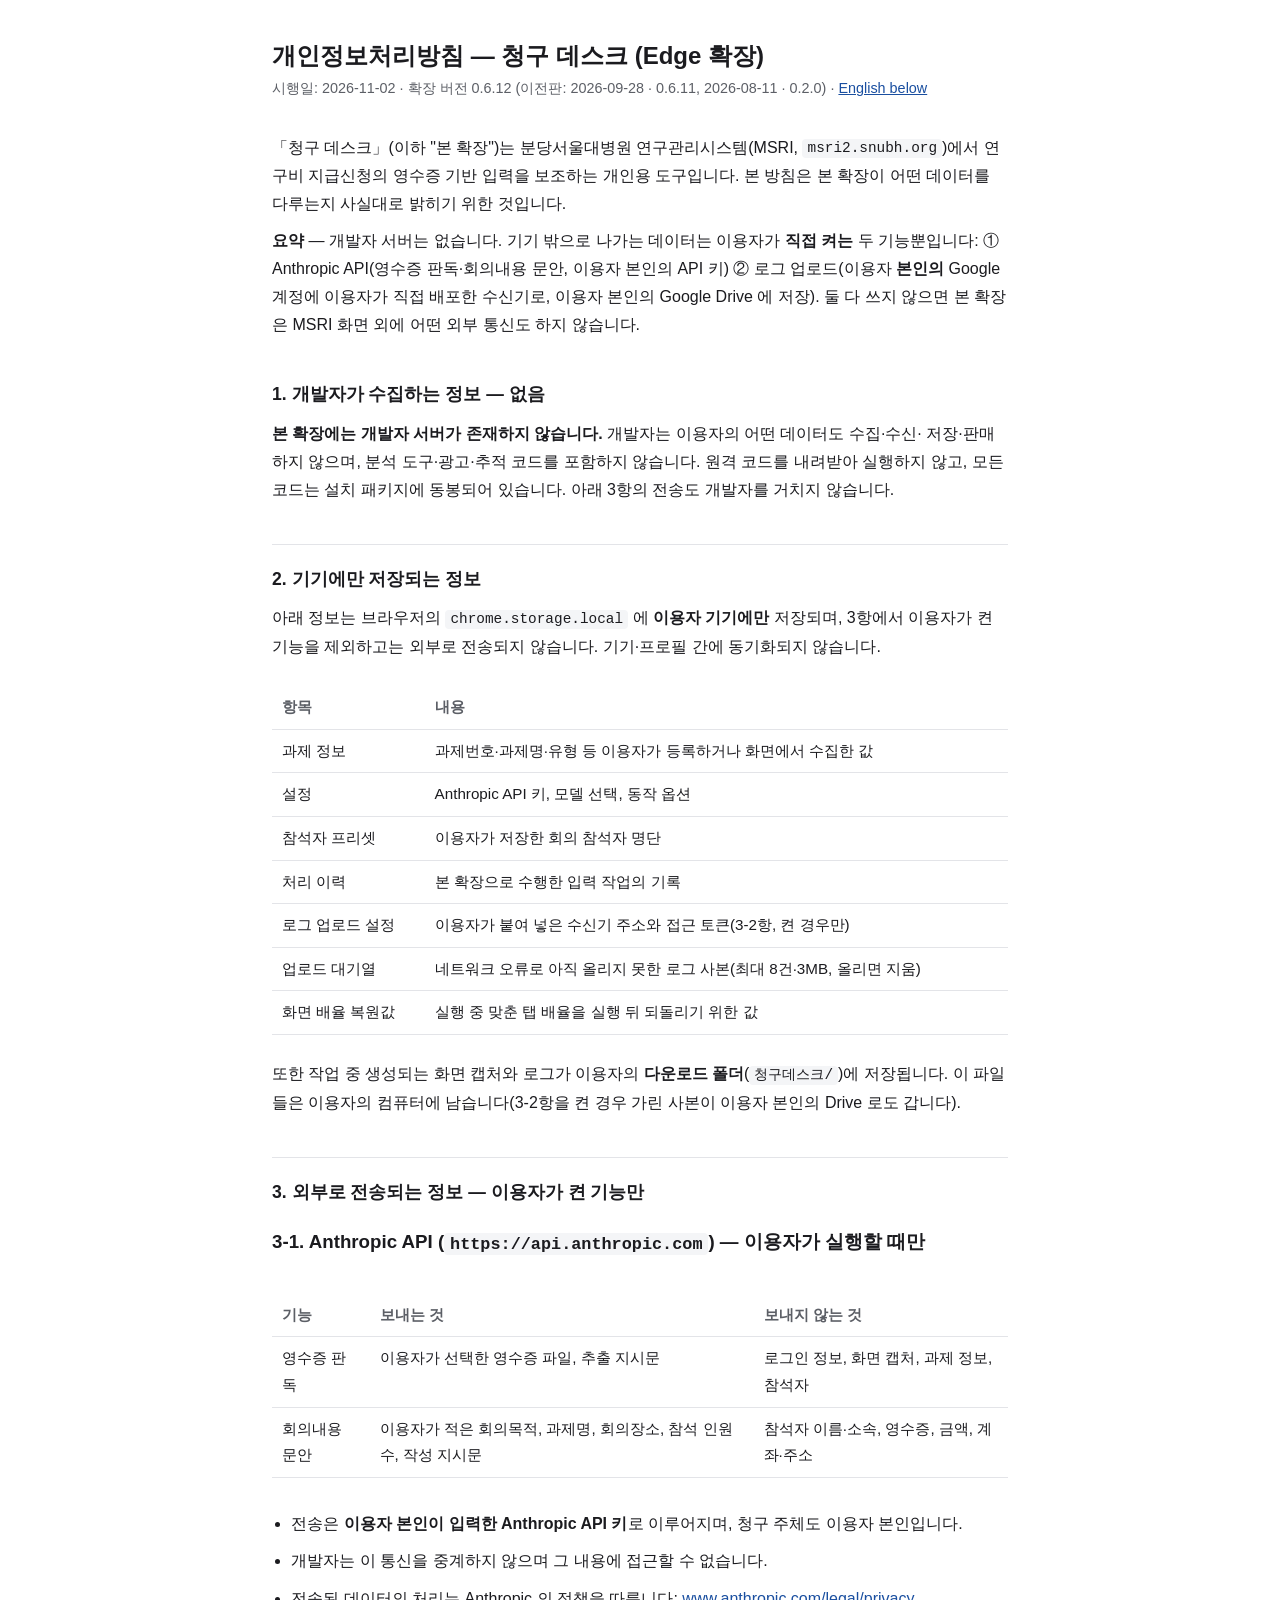
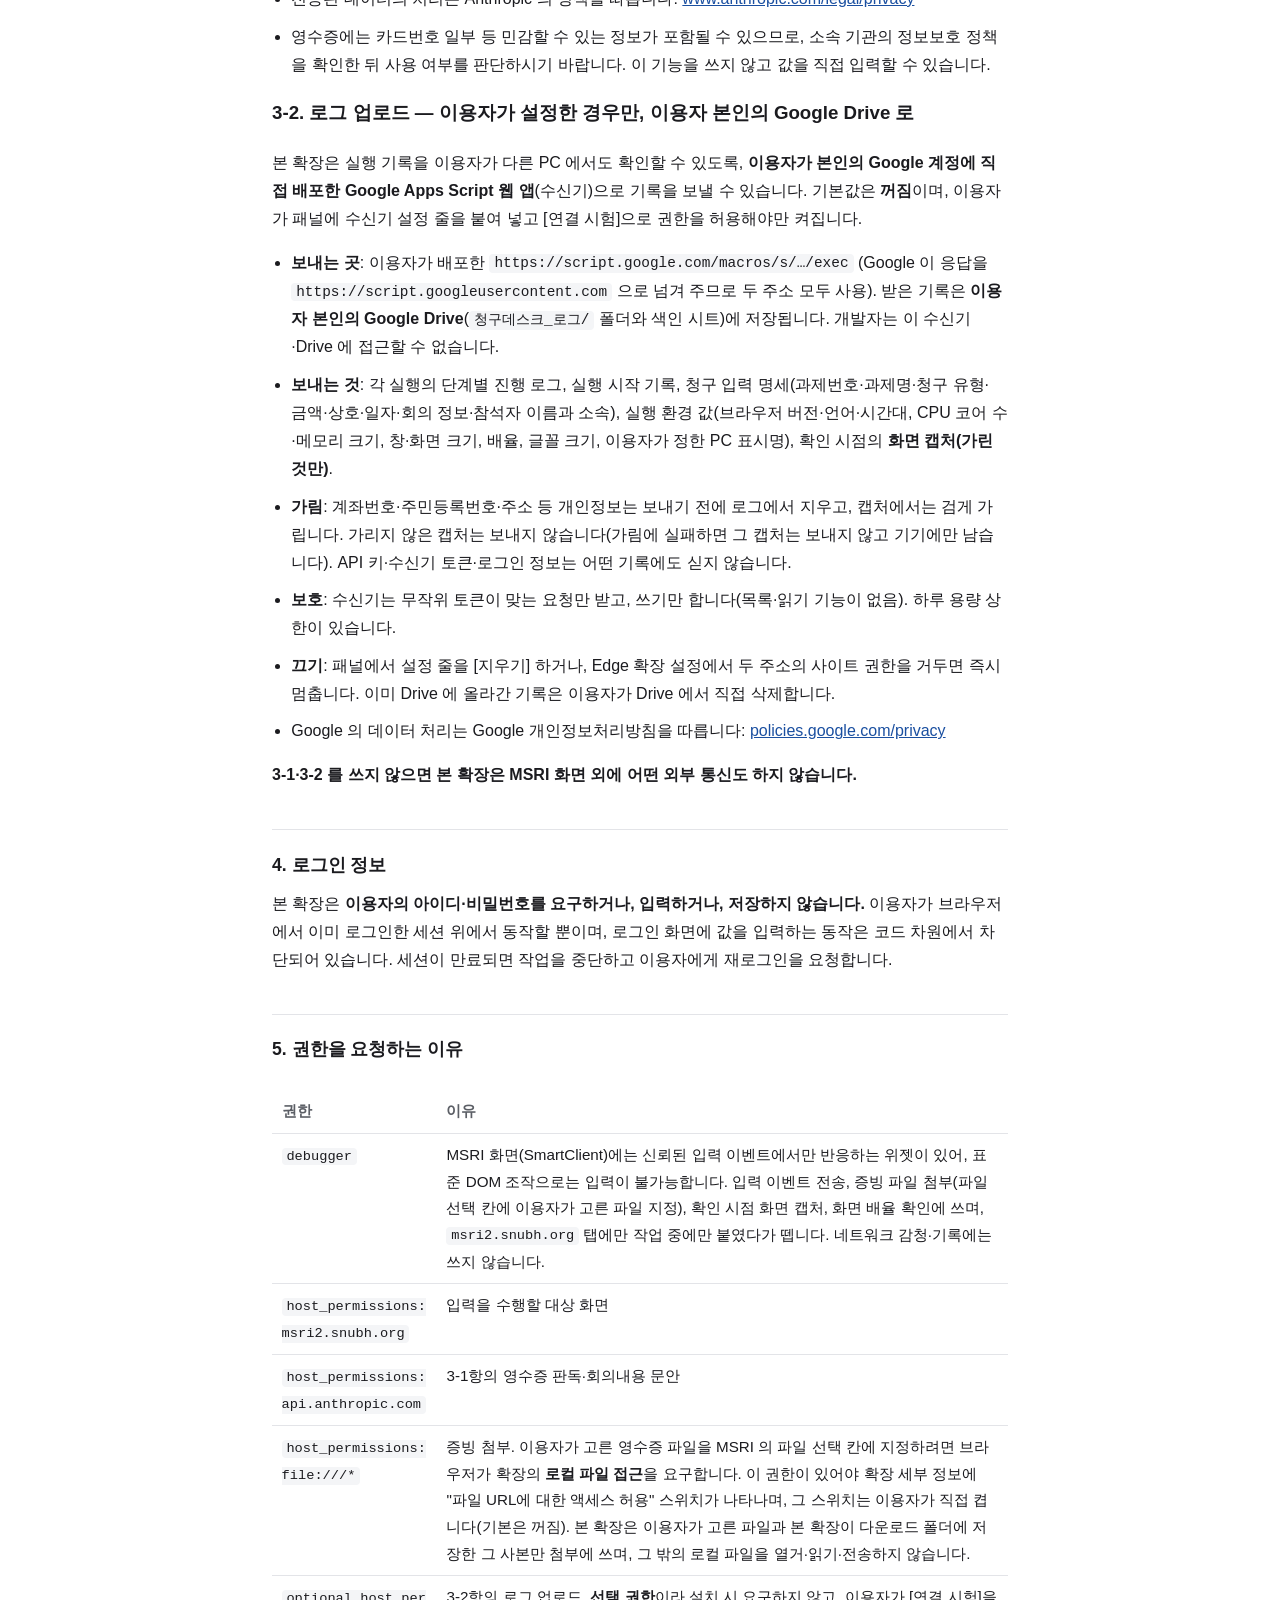
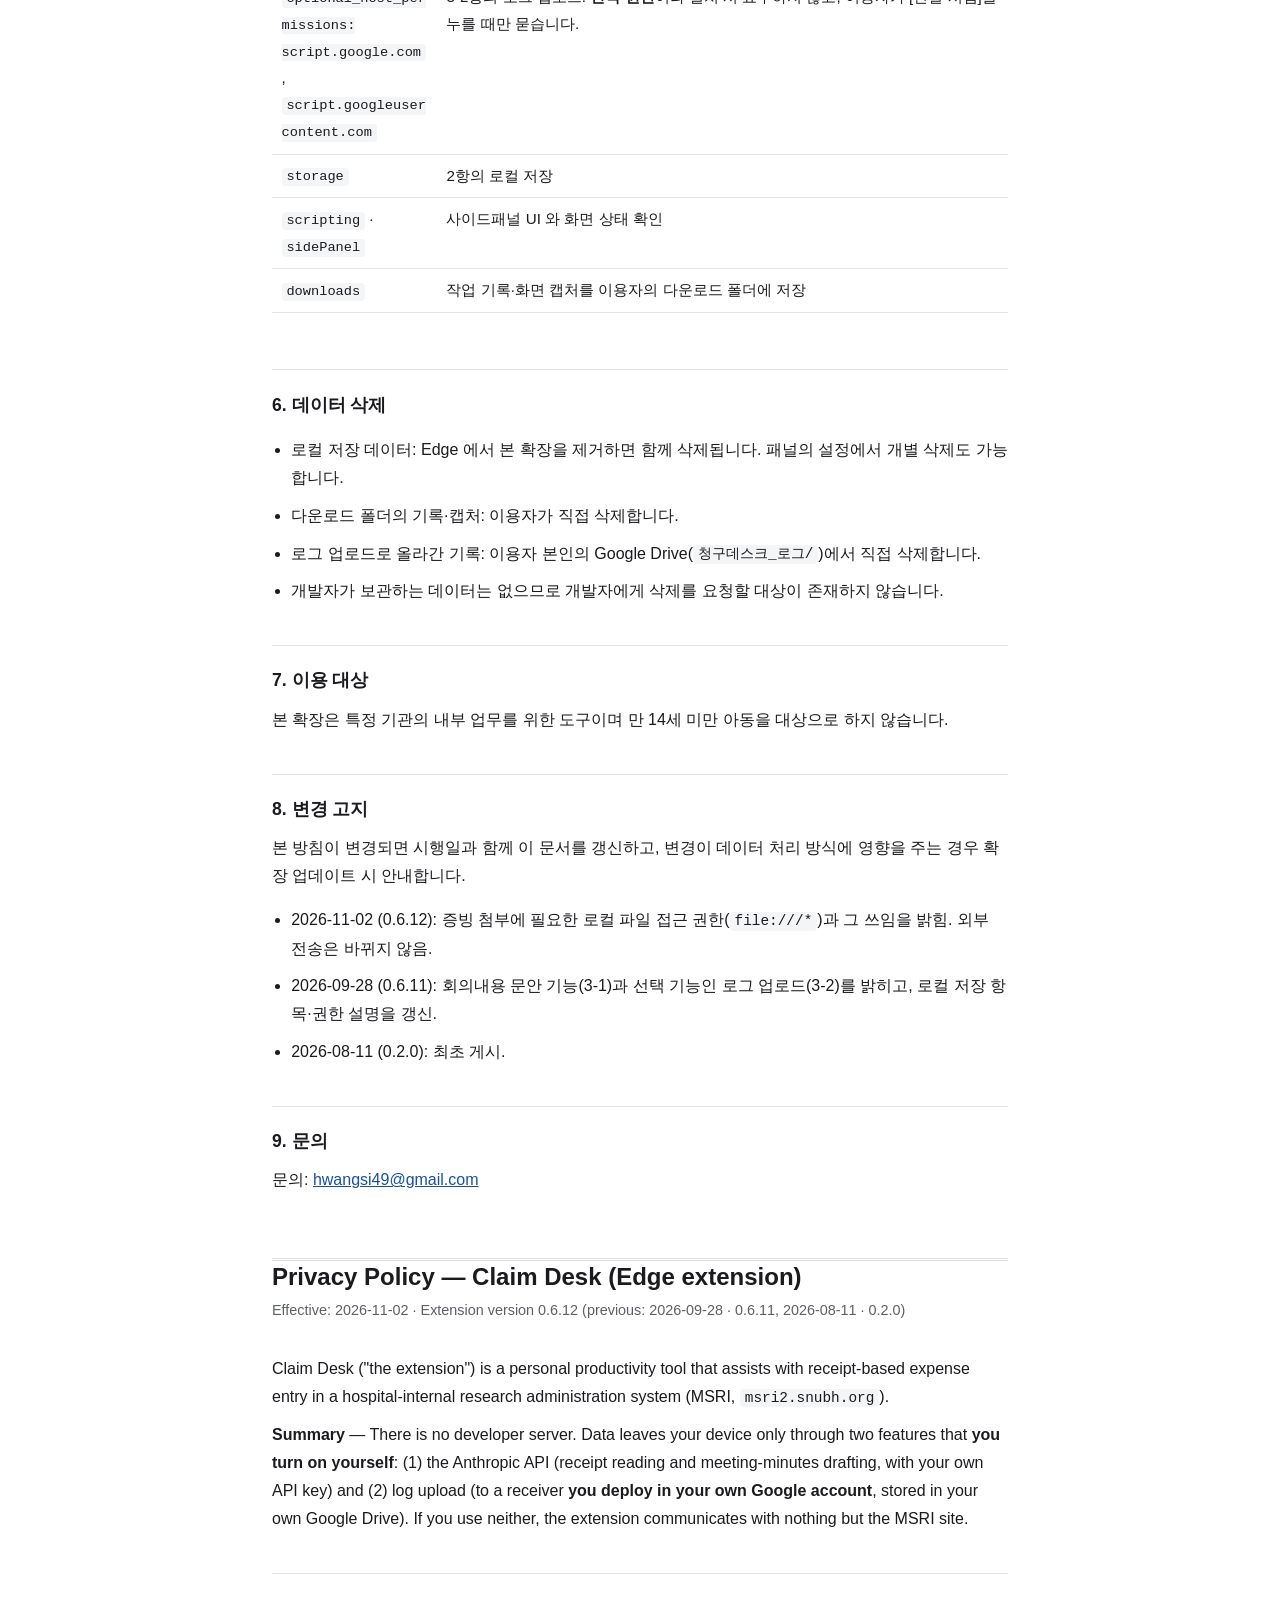
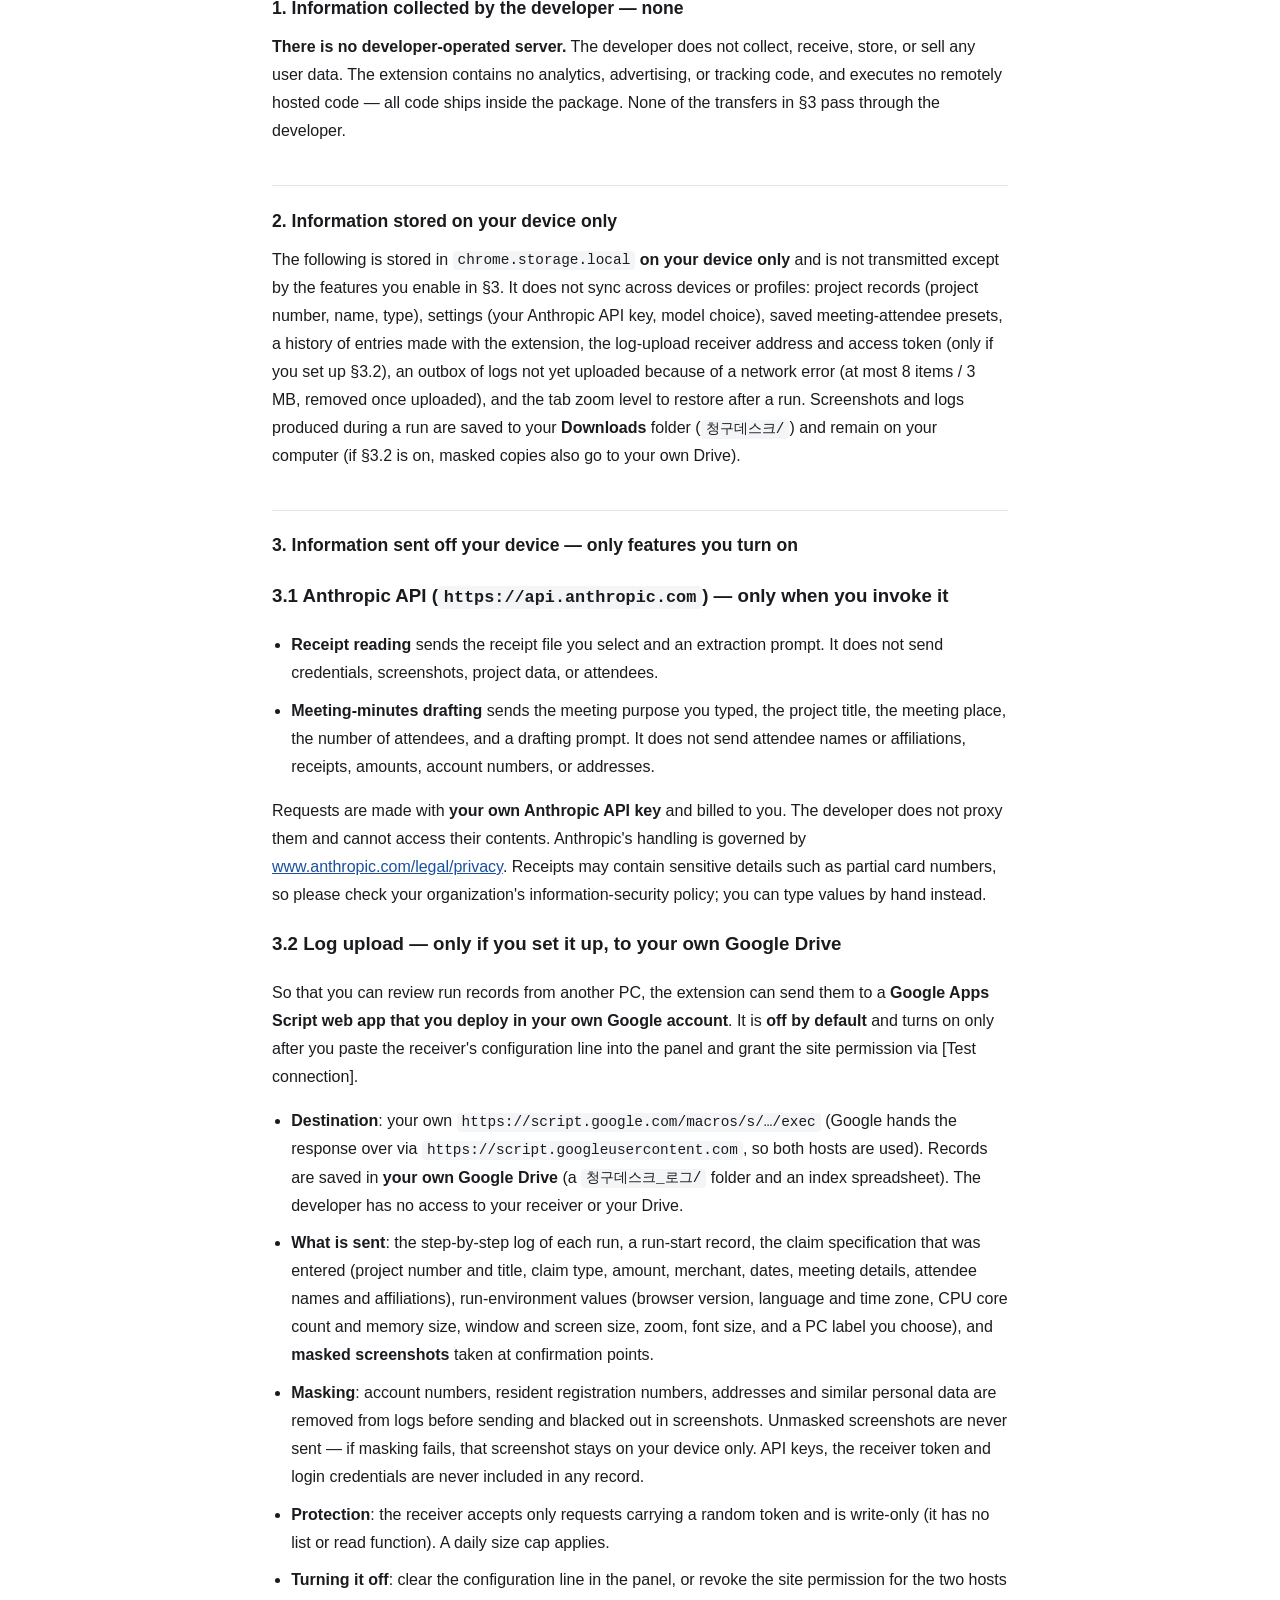
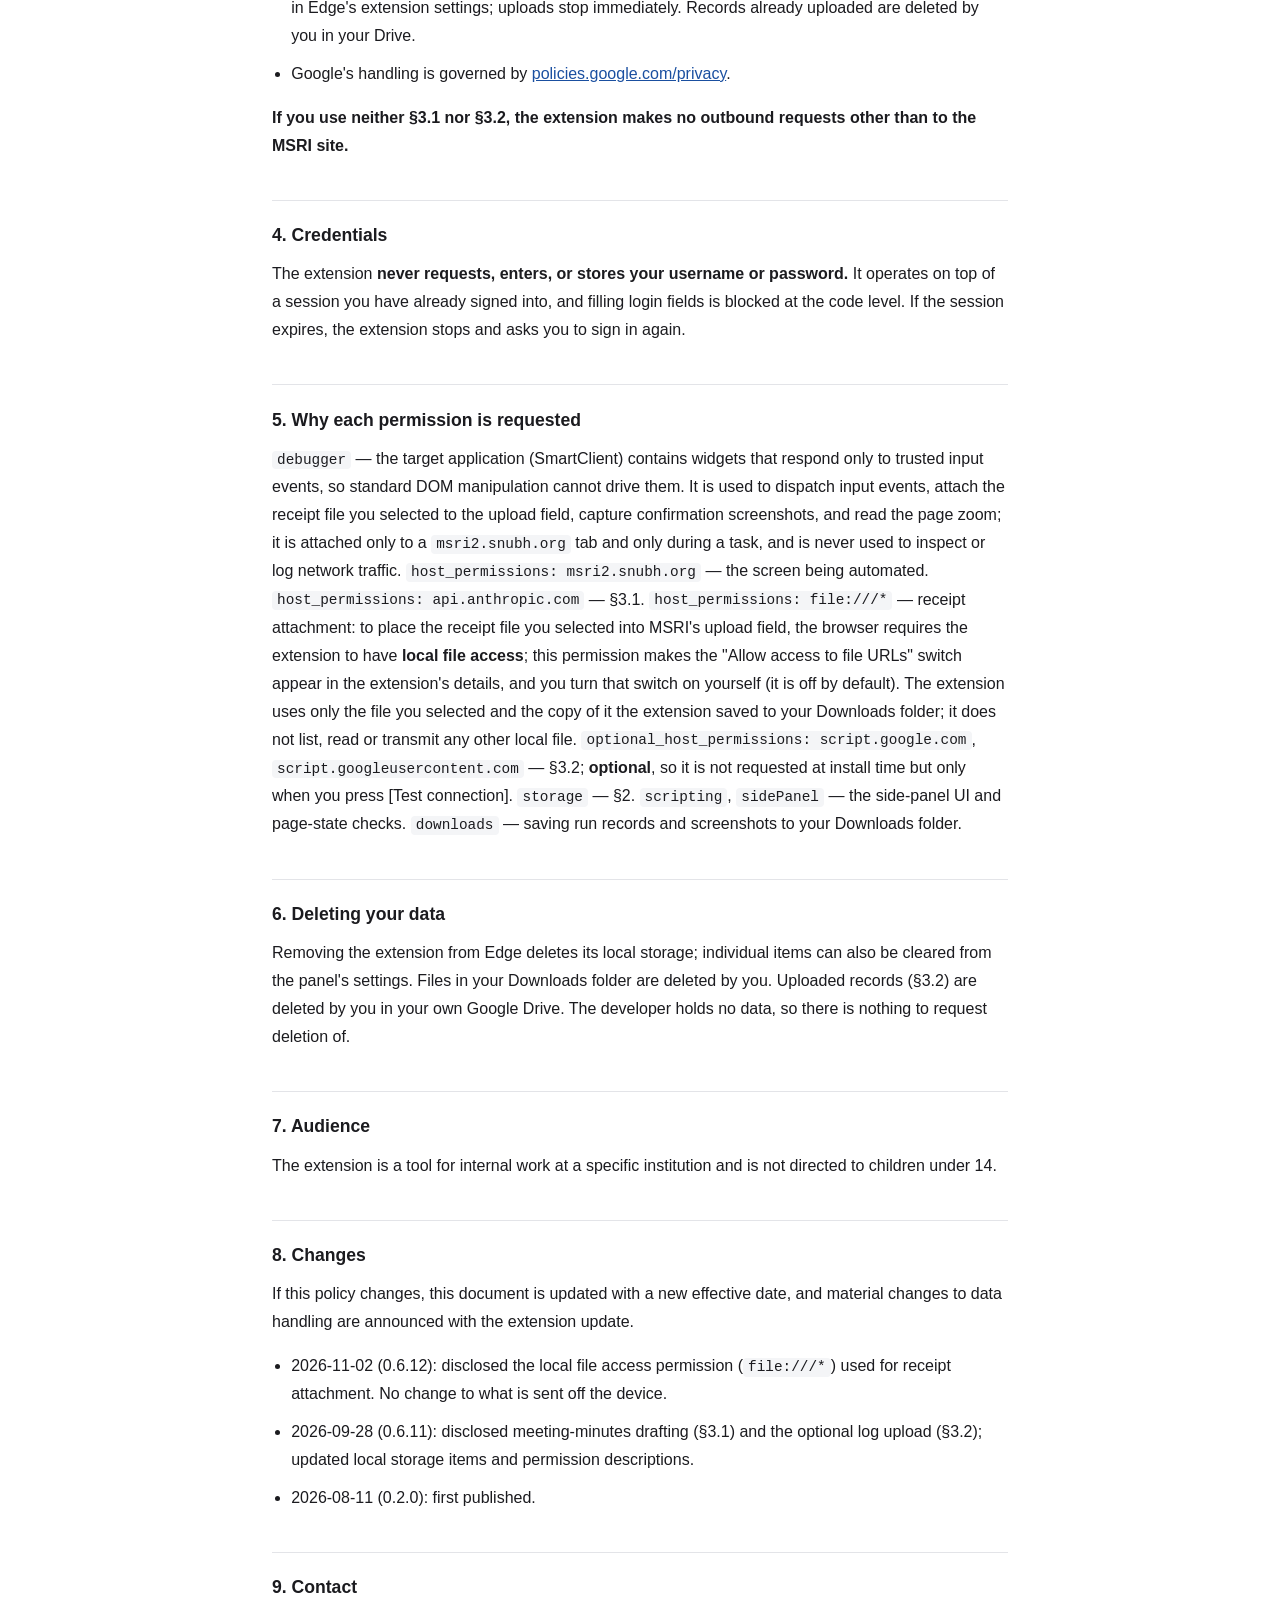
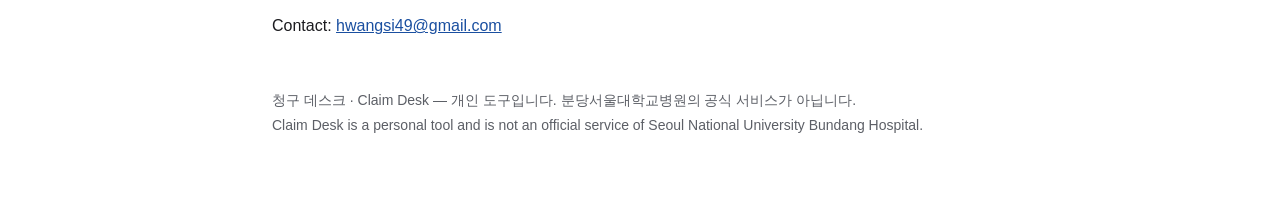
==== commit 6d7f3e43: "claim-desk privacy — 0.6.12: 첨부용 로컬 파일 접근 권한(file:///*) 고지 Co-Authored-By: Claude Opus 5.5 <noreply@" ====
--- a/claim-desk/privacy/index.html
+++ b/claim-desk/privacy/index.html
@@ -59,7 +59,7 @@
 
 <h1>개인정보처리방침 — 청구 데스크 (Edge 확장)</h1>
 
-<p class="eyebrow">시행일: 2026-09-28 · 확장 버전 0.6.11 (이전판: 2026-08-11 · 0.2.0) · <a href="#en">English below</a></p>
+<p class="eyebrow">시행일: 2026-11-02 · 확장 버전 0.6.12 (이전판: 2026-09-28 · 0.6.11, 2026-08-11 · 0.2.0) · <a href="#en">English below</a></p>
 
 <p>「청구 데스크」(이하 "본 확장")는 분당서울대병원 연구관리시스템(MSRI, <code>msri2.snubh.org</code>)에서 연구비 지급신청의 영수증 기반 입력을 보조하는 개인용 도구입니다. 본 방침은 본 확장이 어떤 데이터를 다루는지 사실대로 밝히기 위한 것입니다.</p>
 
@@ -134,6 +134,7 @@
   <tr><td><code>debugger</code></td><td>MSRI 화면(SmartClient)에는 신뢰된 입력 이벤트에서만 반응하는 위젯이 있어, 표준 DOM 조작으로는 입력이 불가능합니다. 입력 이벤트 전송, 증빙 파일 첨부(파일 선택 칸에 이용자가 고른 파일 지정), 확인 시점 화면 캡처, 화면 배율 확인에 쓰며, <code>msri2.snubh.org</code> 탭에만 작업 중에만 붙였다가 뗍니다. 네트워크 감청·기록에는 쓰지 않습니다.</td></tr>
   <tr><td><code>host_permissions: msri2.snubh.org</code></td><td>입력을 수행할 대상 화면</td></tr>
   <tr><td><code>host_permissions: api.anthropic.com</code></td><td>3-1항의 영수증 판독·회의내용 문안</td></tr>
+  <tr><td><code>host_permissions: file:///*</code></td><td>증빙 첨부. 이용자가 고른 영수증 파일을 MSRI 의 파일 선택 칸에 지정하려면 브라우저가 확장의 <strong>로컬 파일 접근</strong>을 요구합니다. 이 권한이 있어야 확장 세부 정보에 "파일 URL에 대한 액세스 허용" 스위치가 나타나며, 그 스위치는 이용자가 직접 켭니다(기본은 꺼짐). 본 확장은 이용자가 고른 파일과 본 확장이 다운로드 폴더에 저장한 그 사본만 첨부에 쓰며, 그 밖의 로컬 파일을 열거·읽기·전송하지 않습니다.</td></tr>
   <tr><td><code>optional_host_permissions: script.google.com</code>, <code>script.googleusercontent.com</code></td><td>3-2항의 로그 업로드. <strong>선택 권한</strong>이라 설치 시 요구하지 않고, 이용자가 [연결 시험]을 누를 때만 묻습니다.</td></tr>
   <tr><td><code>storage</code></td><td>2항의 로컬 저장</td></tr>
   <tr><td><code>scripting</code> · <code>sidePanel</code></td><td>사이드패널 UI 와 화면 상태 확인</td></tr>
@@ -159,6 +160,7 @@
 <p>본 방침이 변경되면 시행일과 함께 이 문서를 갱신하고, 변경이 데이터 처리 방식에 영향을 주는 경우 확장 업데이트 시 안내합니다.</p>
 
 <ul>
+  <li>2026-11-02 (0.6.12): 증빙 첨부에 필요한 로컬 파일 접근 권한(<code>file:///*</code>)과 그 쓰임을 밝힘. 외부 전송은 바뀌지 않음.</li>
   <li>2026-09-28 (0.6.11): 회의내용 문안 기능(3-1)과 선택 기능인 로그 업로드(3-2)를 밝히고, 로컬 저장 항목·권한 설명을 갱신.</li>
   <li>2026-08-11 (0.2.0): 최초 게시.</li>
 </ul>
@@ -171,7 +173,7 @@
 
 <h1>Privacy Policy — Claim Desk (Edge extension)</h1>
 
-<p class="eyebrow">Effective: 2026-09-28 · Extension version 0.6.11 (previous: 2026-08-11 · 0.2.0)</p>
+<p class="eyebrow">Effective: 2026-11-02 · Extension version 0.6.12 (previous: 2026-09-28 · 0.6.11, 2026-08-11 · 0.2.0)</p>
 
 <p>Claim Desk ("the extension") is a personal productivity tool that assists with receipt-based expense entry in a hospital-internal research administration system (MSRI, <code>msri2.snubh.org</code>).</p>
 
@@ -217,7 +219,7 @@
 
 <h2>5. Why each permission is requested</h2>
 
-<p><code>debugger</code> — the target application (SmartClient) contains widgets that respond only to trusted input events, so standard DOM manipulation cannot drive them. It is used to dispatch input events, attach the receipt file you selected to the upload field, capture confirmation screenshots, and read the page zoom; it is attached only to a <code>msri2.snubh.org</code> tab and only during a task, and is never used to inspect or log network traffic. <code>host_permissions: msri2.snubh.org</code> — the screen being automated. <code>host_permissions: api.anthropic.com</code> — §3.1. <code>optional_host_permissions: script.google.com</code>, <code>script.googleusercontent.com</code> — §3.2; <strong>optional</strong>, so it is not requested at install time but only when you press [Test connection]. <code>storage</code> — §2. <code>scripting</code>, <code>sidePanel</code> — the side-panel UI and page-state checks. <code>downloads</code> — saving run records and screenshots to your Downloads folder.</p>
+<p><code>debugger</code> — the target application (SmartClient) contains widgets that respond only to trusted input events, so standard DOM manipulation cannot drive them. It is used to dispatch input events, attach the receipt file you selected to the upload field, capture confirmation screenshots, and read the page zoom; it is attached only to a <code>msri2.snubh.org</code> tab and only during a task, and is never used to inspect or log network traffic. <code>host_permissions: msri2.snubh.org</code> — the screen being automated. <code>host_permissions: api.anthropic.com</code> — §3.1. <code>host_permissions: file:///*</code> — receipt attachment: to place the receipt file you selected into MSRI's upload field, the browser requires the extension to have <strong>local file access</strong>; this permission makes the "Allow access to file URLs" switch appear in the extension's details, and you turn that switch on yourself (it is off by default). The extension uses only the file you selected and the copy of it the extension saved to your Downloads folder; it does not list, read or transmit any other local file. <code>optional_host_permissions: script.google.com</code>, <code>script.googleusercontent.com</code> — §3.2; <strong>optional</strong>, so it is not requested at install time but only when you press [Test connection]. <code>storage</code> — §2. <code>scripting</code>, <code>sidePanel</code> — the side-panel UI and page-state checks. <code>downloads</code> — saving run records and screenshots to your Downloads folder.</p>
 
 <h2>6. Deleting your data</h2>
 
@@ -232,6 +234,7 @@
 <p>If this policy changes, this document is updated with a new effective date, and material changes to data handling are announced with the extension update.</p>
 
 <ul>
+  <li>2026-11-02 (0.6.12): disclosed the local file access permission (<code>file:///*</code>) used for receipt attachment. No change to what is sent off the device.</li>
   <li>2026-09-28 (0.6.11): disclosed meeting-minutes drafting (§3.1) and the optional log upload (§3.2); updated local storage items and permission descriptions.</li>
   <li>2026-08-11 (0.2.0): first published.</li>
 </ul>
